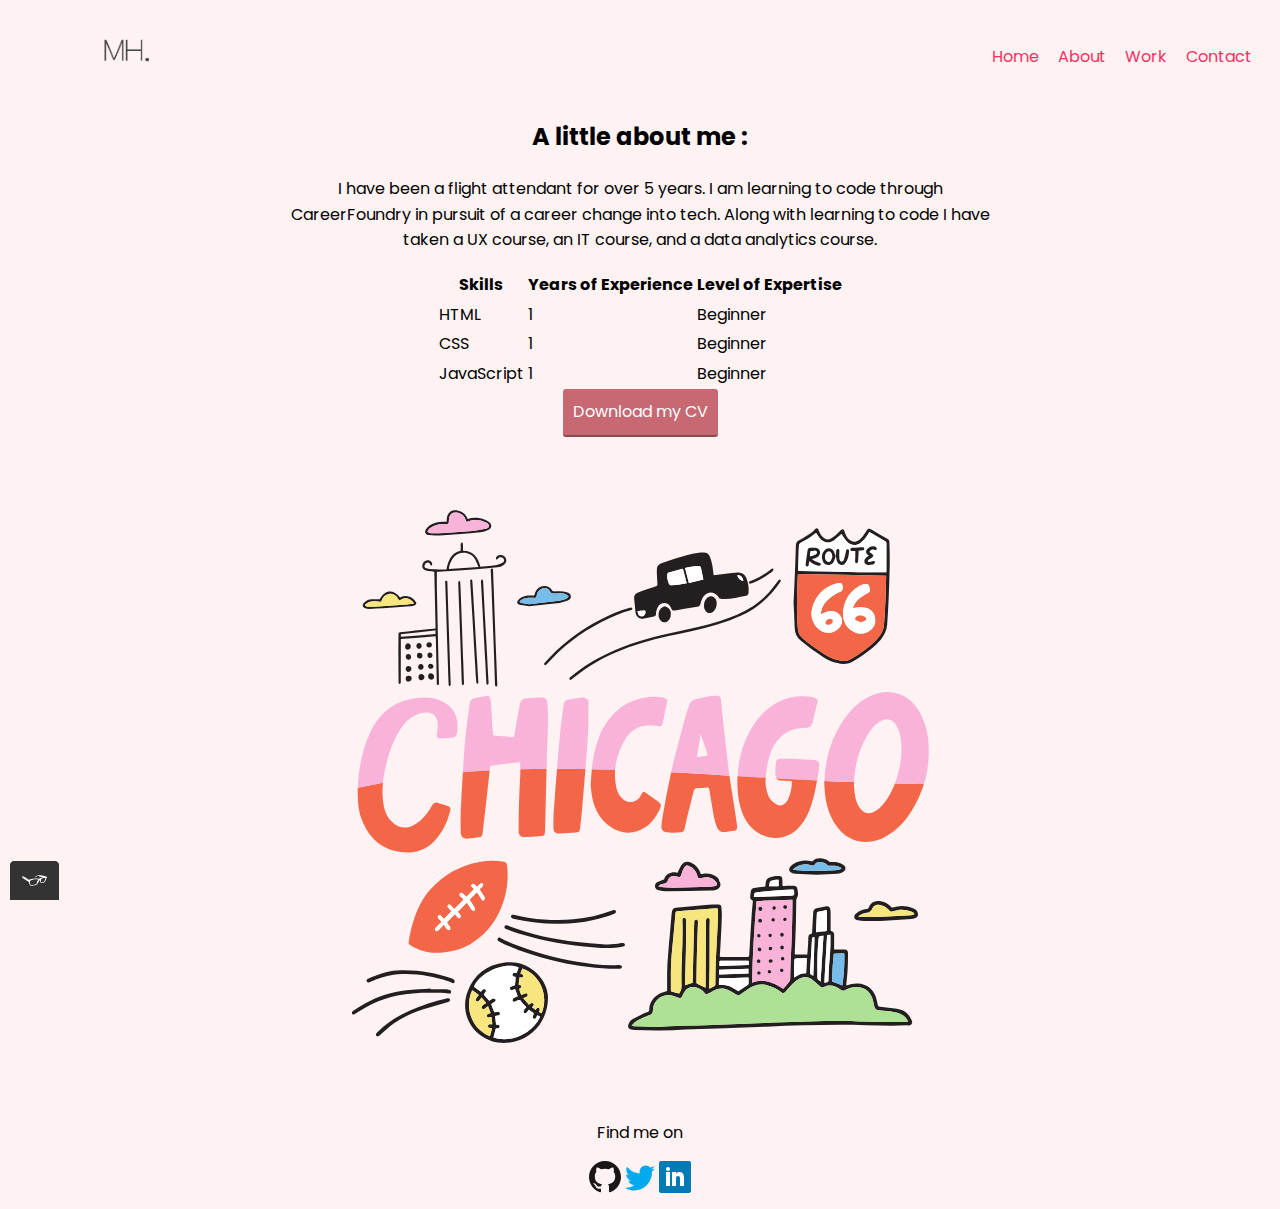
==== about.html @ b3d08989 "Initial commit" ====
<!DOCTYPE html>
<html lang="en">
  <head>
    <meta charset="UTF-8" />
    <meta http-equiv="X-UA-Compatible" content="IE=edge" />
    <meta name="viewport" content="width=device-width, initial-scale=1" />
    <title>About</title>
    <link rel="shortcut icon" href="img/icons8-star-32.png" />
    <a href="about.html"></a>
    <a href="contact.html"></a>
    <link rel="preconnect" href="https://fonts.googleapis.com" />
    <link rel="preconnect" href="https://fonts.gstatic.com" crossorigin />
    <link
      href="https://fonts.googleapis.com/css2?family=Lato:wght@100;400;700&family=Poppins:wght@100;400;700&display=swap"
      rel="stylesheet"
    />
    <link
      rel="stylesheet"
      type="text/css"
      href="https://necolas.github.io/normalize.css/8.0.1/normalize.css"
    />
    <link rel="stylesheet" type="text/css" href="css/style.production.css" />
  </head>
  <body>
    <header class="page-header">
      <img src="img/logo.png" alt="logo" class="page-header__item" />
      <nav class="main-navigation page-header__item">
        <ul role="menubar" class="navigation-list">
          <li role="presentation">
            <a href="index.html" role="menuitem" class="navigation-list__item"
              >Home</a
            >
          </li>
          <li role="presentation">
            <a
              href="about.html"
              role="menuitem"
              class="navigation-list__item navigation-list__item--active"
              >About</a
            >
          </li>
          <li role="presentation">
            <a href="work.html" role="menuitem" class="navigation-list__item"
              >Work</a
            >
          </li>
          <li role="presentation">
            <a href="contact.html" role="menuitem" class="navigation-list__item"
              >Contact</a
            >
          </li>
        </ul>
      </nav>
    </header>
    <div class="about-me__container">
      <h2 class="about-me">A little about me :</h2>
      <p class="about-me__item">
        I have been a flight attendant for over 5 years. I am learning to code
        through CareerFoundry in pursuit of a career change into tech. Along
        with learning to code I have taken a UX course, an IT course, and a data
        analytics course.
      </p>
    </div>
    <table>
      <thead>
        <tr>
          <th>Skills</th>
          <th>Years of Experience</th>
          <th>Level of Expertise</th>
        </tr>
      </thead>
      <tbody>
        <tr>
          <td>HTML</td>
          <td>1</td>
          <td>Beginner</td>
        </tr>
        <tr>
          <td>CSS</td>
          <td>1</td>
          <td>Beginner</td>
        </tr>
        <tr>
          <td>JavaScript</td>
          <td>1</td>
          <td>Beginner</td>
        </tr>
      </tbody>
    </table>
    <div class="button-cv">
      <a href="#" class="button" download>Download my CV</a>
    </div>
    <div class="chicago">
      <?xml version="1.0" encoding="UTF-8" standalone="no"?>
      <svg
        xmlns:dc="http://purl.org/dc/elements/1.1/"
        xmlns:cc="http://creativecommons.org/ns#"
        xmlns:rdf="http://www.w3.org/1999/02/22-rdf-syntax-ns#"
        xmlns:svg="http://www.w3.org/2000/svg"
        xmlns="http://www.w3.org/2000/svg"
        viewBox="0 0 666.66669 666.66669"
        height="666.66669"
        width="666.66669"
        xml:space="preserve"
        id="svg2"
        version="1.1"
      >
        <metadata id="metadata8">
          <rdf:RDF
            ><cc:Work rdf:about=""
              ><dc:format>image/svg+xml</dc:format
              ><dc:type
                rdf:resource="http://purl.org/dc/dcmitype/StillImage" /></cc:Work
          ></rdf:RDF>
        </metadata>
        <defs id="defs6" />
        <g transform="matrix(1.3333333,0,0,-1.3333333,0,666.66667)" id="g10">
          <g transform="scale(0.1)" id="g12">
            <path
              id="path14"
              style="
                fill: #fef2f2;
                fill-opacity: 1;
                fill-rule: nonzero;
                stroke: none;
              "
              d="M 5000,0 H 0 V 5000 H 5000 V 0"
            />
            <path
              id="path16"
              style="
                fill: #231f20;
                fill-opacity: 1;
                fill-rule: nonzero;
                stroke: none;
              "
              d="m 963.863,3547.92 c -3.511,0 -6.136,0.24 -8.718,-0.03 -42.809,-4.43 -85.633,-8.8 -128.422,-13.46 -36.625,-3.98 -73.254,-7.97 -109.805,-12.63 -15.027,-1.92 -14.926,-2.71 -11.484,-20.3 86.113,7.11 172.414,14.24 258.429,21.34 0,9.24 0,16.83 0,25.08 z m 322.667,476.66 c -9.3,21.08 -16.69,40.22 -25.96,58.39 -28.75,56.34 -123.96,67.82 -165.17,8.65 -14.61,-20.98 -24.51,-43.92 -29.61,-68.93 -0.74,-3.61 -0.44,-7.44 -0.71,-13.16 73.26,4.98 145.43,9.88 221.45,15.05 z M 974.07,3989.8 c 0,-40.78 -0.531,-79.97 0.118,-119.14 1.265,-76.53 3.175,-153.04 4.851,-229.57 3.024,-138.28 6.063,-276.57 9.109,-414.85 0.528,-24.09 1.165,-48.16 1.625,-72.25 0.125,-6.35 0.122,-13.68 -8.687,-13.55 -8.484,0.13 -7.32,7.42 -7.449,13.15 -2.367,109.15 -4.696,218.31 -7.129,327.46 -0.176,8.08 -1.059,16.14 -1.695,25.39 -86.93,-7.2 -172.993,-14.32 -259.911,-21.5 -0.359,-3.09 -1,-6.04 -1.007,-8.99 -0.2,-104.11 -0.344,-208.22 -0.5,-312.33 -0.004,-3.11 0.976,-6.77 -0.344,-9.16 -1.602,-2.91 -4.949,-6.13 -7.934,-6.58 -2.226,-0.33 -5.57,3.16 -7.465,5.67 -1.191,1.58 -0.8,4.49 -0.816,6.8 -0.609,79.65 -1.43,159.3 -1.66,238.95 -0.121,40.78 0.914,81.57 1.191,122.35 0.055,7.92 2.953,12.45 11.082,13.45 38.117,4.67 76.168,9.94 114.344,14.07 50.48,5.44 101.059,10.01 152.477,15.04 -3.176,142.73 -6.305,283.59 -9.45,425.24 -15.324,1.56 -29.933,2.68 -44.429,4.67 -7.637,1.04 -15.328,2.87 -22.536,5.57 -15.57,5.83 -24.332,18.88 -23.722,33.78 0.68,16.83 13.683,34.21 29.762,39.76 14.652,5.07 30.144,1.11 39.578,-11.59 3.406,-4.57 4.863,-11.17 5.433,-17.02 0.25,-2.53 -3.718,-7.35 -6.277,-7.73 -2.512,-0.37 -7.531,3.1 -8.195,5.71 -2.563,10.11 -8.766,16.24 -18.61,16.16 -10.519,-0.09 -17.789,-7.05 -22.312,-16.38 -5.914,-12.21 -2.36,-23.35 10.746,-26.91 15.609,-4.24 31.863,-7.7 47.961,-8.27 34.812,-1.22 69.701,-0.37 103.451,-0.37 13.43,66.41 35.13,122.48 107.04,139.56 0,13.88 -0.02,27.74 0,41.61 0,3.89 -0.98,8.25 0.44,11.54 1.69,3.9 5.49,6.89 8.37,10.27 2.76,-3.6 7.7,-7.08 7.9,-10.81 0.87,-16.58 0.38,-33.24 0.38,-51.52 81.93,-0.8 113.55,-53.05 130.96,-121.35 14.31,1.22 28.12,2.17 41.89,3.64 26.99,2.87 54.21,4.73 80.85,9.61 14.86,2.73 29.19,9.85 42.95,16.61 8.84,4.35 13.59,13.44 11.22,23.61 -2.72,11.62 -12.26,16.79 -23.12,18.52 -9.95,1.59 -17.7,-2.57 -23.8,-11.12 -2.51,-3.52 -8.01,-4.92 -12.16,-7.28 -0.48,5.51 -3.21,12.2 -1.05,16.33 7.34,14.06 20.68,20.01 36,18.89 18.33,-1.35 33.3,-10.12 39.39,-28.1 5.12,-15.08 0.6,-29.36 -11.34,-40.3 -15.45,-14.16 -34.51,-21.63 -54.77,-23.76 -60.97,-6.39 -122.04,-11.79 -183.12,-17.09 -34.8,-3.01 -69.67,-5.38 -104.53,-7.49 -41.47,-2.5 -82.97,-4.44 -124.46,-6.57 -13.91,-0.71 -27.835,-1.25 -40.64,-1.83"
            />
            <path
              id="path18"
              style="
                fill: #231f20;
                fill-opacity: 1;
                fill-rule: nonzero;
                stroke: none;
              "
              d="m 2268.79,1011.27 c -143.38,4.42 -284.19,27.44 -423.31,61.86 -124.99,30.93 -246.85,71.09 -364.83,122.73 -14.88,6.51 -29.11,14.64 -43.25,22.7 -7.48,4.26 -11.26,11.38 -6.43,19.75 4.83,8.37 12.53,8.48 20.24,4.18 63.41,-35.37 131.74,-58.95 199.95,-82.5 163.53,-56.45 331.18,-95.17 503.36,-113.52 59.54,-6.35 119.13,-11.68 179.12,-6.8 4.98,0.41 10.13,0.03 15.08,-0.76 8.1,-1.31 14.04,-5.41 13.27,-14.66 -0.75,-8.97 -6.79,-12.85 -15.13,-12.91 -26.02,-0.2 -52.05,-0.07 -78.07,-0.07"
            />
            <path
              id="path20"
              style="
                fill: #231f20;
                fill-opacity: 1;
                fill-rule: nonzero;
                stroke: none;
              "
              d="m 2204.29,1167.32 c -165.6,9.83 -352.79,34.17 -535.85,85.56 -59.02,16.56 -118.8,30.59 -174.68,56.86 -10.73,5.05 -15.19,10.69 -12.16,18.83 3.07,8.26 12.6,11.76 22.61,7.8 168.34,-66.63 344.05,-102.5 523,-124.04 62.82,-7.56 126,-12.64 189.14,-17.04 46.98,-3.27 93.98,-1.28 140.25,9.33 4.46,1.02 9.29,1.2 13.87,0.81 7.86,-0.68 13.27,-5.05 13.77,-13.21 0.53,-8.42 -4.73,-12.54 -12.53,-14.15 -47.43,-9.78 -95.37,-12.97 -167.42,-10.75"
            />
            <path
              id="path22"
              style="
                fill: #231f20;
                fill-opacity: 1;
                fill-rule: nonzero;
                stroke: none;
              "
              d="m 1868.93,1350.01 c -103.39,0.31 -208.9,12.62 -313.2,35.54 -5.65,1.24 -11.36,2.85 -16.58,5.27 -7.66,3.55 -11.18,9.98 -7.91,18.2 3.09,7.81 9.76,9.14 17.43,7.63 39.97,-7.91 79.71,-17.44 119.98,-23.27 109.15,-15.81 218.96,-20.97 328.92,-11.21 101.78,9.02 200.74,31.68 296.32,68.33 11.61,4.44 20.05,2.11 22.64,-6.48 3.2,-10.57 -3.31,-15.88 -11.92,-19.49 -50.67,-21.28 -103.79,-34.29 -157.11,-46.82 -90.52,-21.29 -182.25,-30.26 -278.57,-27.7"
            />
            <path
              id="path24"
              style="
                fill: #231f20;
                fill-opacity: 1;
                fill-rule: nonzero;
                stroke: none;
              "
              d="m 926.934,857.852 c 38.437,0 76.886,0.277 115.316,-0.2 9.17,-0.121 18.55,-2.011 27.39,-4.582 8.71,-2.539 14.24,-9.168 10.86,-18.718 -3.13,-8.852 -10.48,-9.133 -19.24,-8.051 -19.97,2.449 -40.14,4.929 -60.21,4.781 -69.859,-0.473 -139.987,1.387 -209.523,-3.961 C 651.211,816.34 519.848,775.469 401.133,697.898 c -12.664,-8.269 -25.699,-16 -38.317,-24.347 -10.289,-6.801 -18.753,-7.18 -23.761,-0.309 -5.188,7.117 -2.707,16.977 7.746,23.547 29.25,18.363 58.558,36.672 88.488,53.883 96.637,55.617 201.547,86.699 311.57,99.84 59.629,7.117 119.871,9.09 179.836,13.379 0.082,-2.02 0.16,-4.032 0.239,-6.039"
            />
            <path
              id="path26"
              style="
                fill: #231f20;
                fill-opacity: 1;
                fill-rule: nonzero;
                stroke: none;
              "
              d="m 715.563,1000.46 c 138.023,1.72 253.125,-21.819 365.797,-59.319 6.88,-2.289 13.7,-5.711 19.53,-9.993 7.78,-5.718 9.45,-16.699 4.08,-22.668 -6.89,-7.66 -13.73,-5.25 -21.62,-0.199 -7.35,4.711 -15.91,7.867 -24.31,10.559 -113.188,36.09 -228.497,57.75 -348.048,53.199 -69.105,-2.629 -135.301,-16.898 -199.121,-43.078 -14.703,-6.039 -29.504,-11.859 -44.191,-17.93 -7.891,-3.261 -14.953,-2.41 -19.149,5.301 -4.199,7.699 -1.054,14.27 5.918,18.996 2.231,1.524 4.637,2.852 7.117,3.934 86.985,37.738 176.52,64.188 253.997,61.198"
            />
            <path
              id="path28"
              style="
                fill: #231f20;
                fill-opacity: 1;
                fill-rule: nonzero;
                stroke: none;
              "
              d="m 1073.4,780.461 c -0.66,-12.891 -6.94,-15.813 -14.57,-18.039 C 994.844,743.738 930.332,726.621 867.102,705.641 790.297,680.16 716.09,647.672 650.055,600.25 613.316,573.879 580.309,542.309 545.652,513.051 c -2.066,-1.75 -3.636,-5.211 -5.781,-5.52 -5.961,-0.89 -13.328,-2.722 -17.898,-0.172 -6.946,3.879 -6.641,11.961 -2.067,18.45 3.324,4.722 7.551,8.851 11.637,12.98 70.414,71.09 153.305,123.492 245.039,162.27 87.348,36.941 177.195,66.382 269.698,87.531 4.85,1.109 10.57,2.781 14.77,1.199 5.29,-1.969 9.44,-7.008 12.35,-9.328"
            />
            <path
              id="path30"
              style="
                fill: #231f20;
                fill-opacity: 1;
                fill-rule: nonzero;
                stroke: none;
              "
              d="m 1422.73,3253.54 c 1.47,-37.23 2.89,-74.47 4.46,-111.7 0.27,-6.34 -0.09,-12.41 -7.99,-12.7 -7.78,-0.28 -8.91,5.52 -9.12,12 -2.4,74.89 -4.81,149.78 -7.45,224.66 -2.98,84.18 -6.19,168.36 -9.32,252.53 -3.09,83.02 -6.09,166.03 -9.34,249.03 -1.72,43.83 -3.9,87.64 -5.83,131.46 -0.27,6.36 -0.48,13.47 8.08,14.16 8.4,0.68 8.83,-6.8 9.08,-12.28 1.43,-32.18 2.33,-64.4 3.5,-96.59 3.01,-82.24 6.14,-164.48 9.08,-246.72 2.53,-70.61 4.71,-141.23 7.34,-211.83 2.39,-64.01 5.17,-128.01 7.77,-192.01 -0.08,0 -0.17,0 -0.26,-0.01"
            />
            <path
              id="path32"
              style="
                fill: #231f20;
                fill-opacity: 1;
                fill-rule: nonzero;
                stroke: none;
              "
              d="m 1361.35,3166.96 c 0,-5.82 0.77,-11.79 -0.31,-17.41 -0.57,-2.98 -3.94,-6.63 -6.81,-7.51 -1.8,-0.56 -5.6,3.02 -7.4,5.54 -1.43,1.99 -1.49,5.17 -1.63,7.85 -2.64,51.55 -5.06,103.11 -7.83,154.65 -2.72,50.75 -5.95,101.48 -8.63,152.24 -4.28,80.99 -8.13,162 -12.46,242.98 -3.48,65.1 -7.42,130.16 -11.07,195.25 -0.42,7.36 -1.06,14.86 -0.08,22.08 0.5,3.67 4.37,6.89 6.72,10.31 2.98,-3.45 8.15,-6.66 8.55,-10.38 1.81,-16.95 2.34,-34.05 3.21,-51.1 3.36,-66.28 6.5,-132.58 10.06,-198.85 4.34,-80.59 9.16,-161.15 13.5,-241.75 4.21,-78.28 8.03,-156.58 12.11,-234.87 0.51,-9.69 1.59,-19.34 2.41,-29.01 -0.11,-0.01 -0.23,-0.01 -0.34,-0.02"
            />
            <path
              id="path34"
              style="
                fill: #231f20;
                fill-opacity: 1;
                fill-rule: nonzero;
                stroke: none;
              "
              d="m 1057.99,3261.9 c -3.13,90.39 -6.38,180.77 -9.34,271.17 -1.98,60.52 -3.39,121.06 -5.35,181.58 -2.05,63.24 -4.58,126.46 -6.5,189.71 -0.2,6.46 -3.97,17.3 7.38,17.44 11.59,0.15 8.68,-10.79 8.91,-17.93 2.66,-83.03 5.01,-166.07 7.65,-249.1 3,-94.28 6.21,-188.55 9.34,-282.83 2.32,-69.83 4.65,-139.66 7.04,-209.5 0.24,-6.97 2.15,-14.11 1.1,-20.83 -0.66,-4.22 -5.39,-7.8 -8.29,-11.66 -2.62,3.63 -7.34,7.16 -7.53,10.92 -2.01,40.32 -3.32,80.67 -4.82,121.01 0.14,0.01 0.28,0.01 0.41,0.02"
            />
            <path
              id="path36"
              style="
                fill: #231f20;
                fill-opacity: 1;
                fill-rule: nonzero;
                stroke: none;
              "
              d="m 1221.46,3922.49 c 3.32,3.76 6.65,7.53 9.97,11.29 2.94,-3.71 8.2,-7.28 8.46,-11.17 5.72,-87.53 10.99,-175.09 16.13,-262.65 5.02,-85.65 9.66,-171.32 14.72,-256.97 4.8,-81.35 10.03,-162.68 14.54,-244.05 0.22,-3.95 -4.69,-8.19 -7.21,-12.29 -2.83,3.79 -7.8,7.41 -8.14,11.42 -2.66,30.93 -4.56,61.93 -6.45,92.93 -3.31,54.23 -6.51,108.47 -9.62,162.72 -4.11,71.69 -7.92,143.38 -12.17,215.05 -4.23,71.28 -8.9,142.53 -13.26,213.81 -1.59,25.95 -2.83,51.92 -4.23,77.88 -0.91,0.68 -1.83,1.36 -2.74,2.03"
            />
            <path
              id="path38"
              style="
                fill: #231f20;
                fill-opacity: 1;
                fill-rule: nonzero;
                stroke: none;
              "
              d="m 1172.43,3299.06 c 1.61,-47.73 3.24,-95.47 4.83,-143.21 0.1,-3.1 0.78,-6.56 -0.32,-9.22 -1.28,-3.08 -4.11,-7.45 -6.51,-7.6 -2.61,-0.18 -7.42,3.46 -7.92,6.07 -1.59,8.32 -1.91,16.93 -2.2,25.45 -3.23,94.69 -6.26,189.39 -9.56,284.08 -2.94,84.6 -6.1,169.19 -9.27,253.78 -2.51,66.74 -5.32,133.46 -7.45,200.21 -0.14,4.17 4.45,8.49 6.84,12.74 2.97,-3.71 8.3,-7.26 8.53,-11.14 2.02,-32.93 3.24,-65.93 4.46,-98.92 3.07,-83.43 6.09,-166.86 9,-250.3 2.56,-73.35 4.9,-146.7 7.49,-220.05 0.49,-13.97 1.66,-27.91 2.52,-41.86 -0.15,-0.01 -0.3,-0.02 -0.44,-0.03"
            />
            <path
              id="path40"
              style="
                fill: #231f20;
                fill-opacity: 1;
                fill-rule: nonzero;
                stroke: none;
              "
              d="m 908.215,3204.82 c -0.086,12.92 8.465,22.57 19.848,22.42 11.96,-0.17 24.988,-12.04 25.222,-23 0.32,-14.6 -8.68,-24.67 -21.914,-24.52 -13.543,0.15 -23.066,10.48 -23.156,25.1"
            />
            <path
              id="path42"
              style="
                fill: #231f20;
                fill-opacity: 1;
                fill-rule: nonzero;
                stroke: none;
              "
              d="m 735.523,3426.87 c -0.085,13.15 10.45,26.31 21.27,26.56 11.582,0.26 22.109,-11.06 22.059,-23.75 -0.047,-14.13 -9.59,-25.2 -21.911,-25.43 -12.074,-0.22 -21.339,9.56 -21.418,22.62"
            />
            <path
              id="path44"
              style="
                fill: #231f20;
                fill-opacity: 1;
                fill-rule: nonzero;
                stroke: none;
              "
              d="m 835.785,3199.56 c 0.172,13.18 9.125,22.84 21.031,22.66 12.758,-0.18 24.09,-10.38 24.223,-21.8 0.156,-13.21 -11.754,-24.51 -25.648,-24.34 -12.485,0.15 -19.789,8.9 -19.606,23.48"
            />
            <path
              id="path46"
              style="
                fill: #231f20;
                fill-opacity: 1;
                fill-rule: nonzero;
                stroke: none;
              "
              d="m 763.293,3209.79 c 13.484,0.43 21.082,-5.67 21.543,-17.3 0.602,-15.19 -9.023,-26.68 -22.773,-27.2 -12.336,-0.46 -21.473,8.81 -21.797,22.12 -0.379,15.26 6.394,21.84 23.027,22.38"
            />
            <path
              id="path48"
              style="
                fill: #231f20;
                fill-opacity: 1;
                fill-rule: nonzero;
                stroke: none;
              "
              d="m 760.922,3238.39 c -12.199,-0.02 -20.508,8.65 -20.652,21.57 -0.149,13.28 7.718,21.66 20.289,21.58 13.699,-0.08 22.222,-7.66 22.324,-19.85 0.109,-13.67 -8.938,-23.27 -21.961,-23.3"
            />
            <path
              id="path50"
              style="
                fill: #231f20;
                fill-opacity: 1;
                fill-rule: nonzero;
                stroke: none;
              "
              d="m 824.395,3359.48 c -0.196,13.63 6.597,21.76 18.394,22.02 14.074,0.31 23.34,-8.15 23.535,-21.49 0.168,-11.56 -8.648,-20.81 -20.254,-21.24 -12.14,-0.45 -21.5,8.49 -21.675,20.71"
            />
            <path
              id="path52"
              style="
                fill: #231f20;
                fill-opacity: 1;
                fill-rule: nonzero;
                stroke: none;
              "
              d="m 740.465,3351.17 c -0.211,12.93 7.469,21.96 18.723,22.03 13.484,0.07 21.464,-7.99 21.609,-21.83 0.137,-13.31 -6.973,-21.83 -18.477,-22.14 -12.422,-0.34 -21.652,8.92 -21.855,21.94"
            />
            <path
              id="path54"
              style="
                fill: #231f20;
                fill-opacity: 1;
                fill-rule: nonzero;
                stroke: none;
              "
              d="m 874.258,3274.67 c -0.188,-12.65 -8.297,-20.71 -20.367,-20.25 -11.95,0.47 -20.317,9.13 -20.278,21 0.043,11.97 8.903,21.87 19.535,21.85 12.59,-0.03 21.305,-9.36 21.11,-22.6"
            />
            <path
              id="path56"
              style="
                fill: #231f20;
                fill-opacity: 1;
                fill-rule: nonzero;
                stroke: none;
              "
              d="m 917.184,3460.83 c 12.519,-0.42 19.824,-7.66 19.664,-19.48 -0.176,-12.95 -8.59,-21.27 -21.258,-21.02 -12.461,0.25 -20.723,8.73 -20.11,20.67 0.704,13.74 7.875,20.29 21.704,19.83"
            />
            <path
              id="path58"
              style="
                fill: #231f20;
                fill-opacity: 1;
                fill-rule: nonzero;
                stroke: none;
              "
              d="m 860.195,3433.53 c -0.09,-12.57 -8.91,-22.57 -19.984,-22.64 -10.754,-0.08 -20.172,9.78 -20.215,21.17 -0.051,11.62 8.969,22.49 18.867,22.72 11.508,0.26 21.41,-9.6 21.332,-21.25"
            />
            <path
              id="path60"
              style="
                fill: #231f20;
                fill-opacity: 1;
                fill-rule: nonzero;
                stroke: none;
              "
              d="m 903.52,3363.99 c 0.031,12.41 6.07,20.28 15.757,20.53 12.719,0.33 22.067,-8.96 22.067,-21.94 0.004,-11.74 -7.145,-19.21 -18.449,-19.27 -12.805,-0.07 -19.403,6.97 -19.375,20.68"
            />
            <path
              id="path62"
              style="
                fill: #231f20;
                fill-opacity: 1;
                fill-rule: nonzero;
                stroke: none;
              "
              d="m 929.473,3261.09 c -12.278,0.05 -21.192,8.47 -21.075,19.92 0.11,10.93 6.918,19.02 16.098,19.14 13.336,0.17 24.043,-8.79 24.082,-20.15 0.035,-11.06 -7.933,-18.95 -19.105,-18.91"
            />
            <path
              id="path64"
              style="
                fill: #f36648;
                fill-opacity: 1;
                fill-rule: nonzero;
                stroke: none;
              "
              d="m 4409.44,2401.58 c -4.93,-12.94 -10.12,-25.83 -15.69,-38.66 -22.23,-51.26 -50.07,-99.48 -90.98,-138.32 -15.54,-14.75 -33.63,-28.02 -52.75,-37.56 -39.18,-19.56 -75.49,-9.05 -101.69,26.18 -23.13,31.11 -33.8,67.2 -39.36,104.72 -4.14,27.98 -5.55,56.37 -7.35,75.68 0.21,6.12 0.53,12.15 0.83,18.2 -73.91,2.46 -147.93,5.44 -222.04,8.79 -0.3,-7.28 -0.65,-14.54 -0.82,-21.88 1.79,-22.57 3.05,-55.24 7.19,-87.55 10.3,-80.34 33.87,-156.28 80.62,-223.49 40.32,-57.99 92.47,-100.5 162.31,-117.71 76.26,-18.8 147.25,-2.19 214.14,35.45 80.88,45.52 142.09,111.64 190.51,189.57 40.99,65.99 72.17,134.47 93.72,205.33 -72.68,-1.96 -145.82,-0.9 -218.64,1.25"
            />
            <path
              id="path66"
              style="
                fill: #f9b2d8;
                fill-opacity: 1;
                fill-rule: nonzero;
                stroke: none;
              "
              d="m 4206.77,2770.29 c 20.91,33.94 45.79,64.79 78.81,87.98 8.83,6.21 18.38,11.77 28.31,16 38.11,16.25 71.96,7.31 97.33,-25.51 25.24,-32.66 36.48,-71.04 41.94,-110.99 15.97,-116.79 -2.6,-228.38 -43.72,-336.19 72.82,-2.15 145.96,-3.21 218.64,-1.25 30.27,99.62 41.34,203.95 32.54,312.91 -6.3,77.8 -25.93,152.32 -65.26,220.52 -34.17,59.29 -79.11,107.74 -143.65,134.47 -76.63,31.74 -152.14,24.15 -225.76,-10.23 -79.53,-37.14 -140.99,-95.91 -191.37,-166.44 -98.97,-138.56 -146.87,-293.8 -154.17,-470.95 74.11,-3.35 148.13,-6.33 222.04,-8.79 6.74,132.86 37.96,250.73 104.32,358.47"
            />
            <path
              id="path68"
              style="
                fill: #f36648;
                fill-opacity: 1;
                fill-rule: nonzero;
                stroke: none;
              "
              d="m 1599.65,2471.22 c -8.44,-143.96 -13.26,-288.01 -12.33,-432.23 0.14,-20.26 16.29,-40.07 36.35,-39.5 46.9,1.36 93.76,4.62 140.58,7.97 11.74,0.84 18.42,9.42 19.49,21.33 0.97,10.83 1.79,21.7 2.05,32.56 3.68,149.9 7.25,299.79 10.84,449.69 -65.64,-0.46 -131.22,-1.56 -196.74,-3.35 0.35,-12.19 0.47,-24.35 -0.24,-36.47"
            />
            <path
              id="path70"
              style="
                fill: #f9b2d8;
                fill-opacity: 1;
                fill-rule: nonzero;
                stroke: none;
              "
              d="m 1798.64,2514.69 c 0,31.47 -0.84,62.96 0.15,94.4 3.53,111.83 11.8,223.55 7.85,335.54 -0.71,20.16 -1.99,40.37 -4.35,60.39 -3.81,32.21 -13.33,42.53 -45.58,42.09 -39.08,-0.54 -78.17,-4.22 -117.14,-7.82 -23.25,-2.15 -37.19,-17.11 -42,-39.32 -6.49,-29.96 -12.01,-60.13 -17.26,-90.33 -8.78,-50.49 -16.91,-101.1 -25.76,-151.58 -0.58,-3.3 -5.17,-8.6 -7.65,-8.46 -45.7,2.53 -91.37,5.69 -137.04,8.86 -9.08,0.64 -13.8,5.91 -14.65,15.03 -1.83,19.72 -4.56,39.37 -5.71,59.12 -3.44,59.35 -5.99,118.74 -9.66,178.07 -0.67,10.99 -3.63,22.28 -7.86,32.46 -4.39,10.59 -12.98,17.33 -25.98,14.98 -28.59,-5.18 -57.28,-9.83 -85.8,-15.39 -23.32,-4.55 -36.24,-19.22 -39.44,-42.91 -9.12,-67.72 -19.84,-135.26 -27.4,-203.15 -7.52,-67.55 -13.13,-135.36 -17.52,-203.18 -2.34,-36.25 -4.62,-72.5 -6.86,-108.76 66.87,5.45 133.85,9.93 200.91,13.59 0.74,7.03 1.52,14.06 2.25,21.09 1.19,11.53 6.25,16.23 17.08,17.51 65.16,7.7 130.31,15.44 195.39,23.69 10.95,1.39 13.81,-3.49 13.98,-12.57 0.25,-13.44 0.92,-26.91 1.3,-40.35 65.52,1.79 131.1,2.89 196.74,3.35 0.04,1.22 0.06,2.43 0.09,3.65 0.64,0 1.28,0 1.92,0"
            />
            <path
              id="path72"
              style="
                fill: #f36648;
                fill-opacity: 1;
                fill-rule: nonzero;
                stroke: none;
              "
              d="m 1153.47,2204.89 c -2.66,-56.21 -1.79,-112.66 -0.25,-168.95 1,-36.47 19.91,-51.16 56.65,-47.7 24.73,2.34 49.3,6.33 73.96,9.47 25.01,3.19 30.07,6.39 33.05,30.8 10.68,87.5 20.53,175.1 30.4,262.7 7.78,69.01 15.36,138.05 22.61,207.11 -67.06,-3.66 -134.04,-8.14 -200.91,-13.59 -5.75,-93.26 -11.08,-186.53 -15.51,-279.84"
            />
            <path
              id="path74"
              style="
                fill: #f9b2d8;
                fill-opacity: 1;
                fill-rule: nonzero;
                stroke: none;
              "
              d="m 3473.84,2622.96 c 13.73,41.7 33.77,80.22 64.31,112.35 39.88,41.94 86.18,72.32 145.53,78.19 24.36,2.41 48.73,4.61 73.06,7.23 13.03,1.41 22.22,8.8 27.87,20.41 3.21,6.61 6.74,13.33 8.42,20.4 12.08,50.97 23.77,102.04 35.45,153.11 2.41,10.51 0.43,19.29 -10.8,23.9 -8.88,3.66 -17.29,9.68 -26.47,11.17 -90.69,14.71 -178.17,5.19 -260.16,-38.47 -94.42,-50.28 -161.71,-126.98 -211.31,-220.4 -55.59,-104.7 -83.99,-216.71 -90.37,-334.4 70.39,-4.24 140.74,-8.47 211.03,-12.58 4.22,60.9 14.25,120.85 33.44,179.09"
            />
            <path
              id="path76"
              style="
                fill: #f9b2d8;
                fill-opacity: 1;
                fill-rule: nonzero;
                stroke: none;
              "
              d="m 3842.09,2543.42 c 1.12,17.6 -7.26,26.34 -24.23,30.63 -4.51,1.14 -9.11,2.29 -13.72,2.61 -49.21,3.35 -98.42,6.54 -146.84,9.72 -37.04,0 -73.17,0.25 -109.3,-0.11 -17.82,-0.17 -25.36,-6.64 -28.94,-24.14 -6.87,-33.77 -7.8,-67.96 -4.73,-102.13 0.78,-8.73 2.69,-15.51 5.9,-20.75 101.94,-5.81 203.73,-11.28 305.37,-16.12 2.51,13.9 4.98,27.81 7.43,41.71 4.58,25.93 7.38,52.29 9.06,78.58"
            />
            <path
              id="path78"
              style="
                fill: #f36648;
                fill-opacity: 1;
                fill-rule: nonzero;
                stroke: none;
              "
              d="m 3551.04,2424.52 c 24.78,-1.85 49.64,-2.98 74.49,-3.65 9.09,-0.25 11.97,-3.22 11.66,-12.34 -1.39,-40.81 -9.05,-80.24 -25.29,-117.73 -4.43,-10.24 -10.2,-20.16 -16.76,-29.2 -19.18,-26.4 -47.49,-32.5 -75.8,-16.26 -30.69,17.62 -53.42,42.24 -64.44,76.61 -10.49,32.79 -17.42,66.15 -15.78,100.76 0.33,7.07 0.79,14.12 1.28,21.16 -70.29,4.11 -140.64,8.34 -211.03,12.58 -0.16,-2.81 -0.36,-5.59 -0.48,-8.39 -3.52,-77.68 1.79,-154.8 23.71,-229.7 22.27,-76.18 61.06,-141.41 130.06,-185.62 105.78,-67.76 231.38,-49.8 313.21,45.06 40.59,47.07 66.64,101.63 85.91,160.03 19.98,60.56 32.52,122.8 43.82,185.3 -101.64,4.84 -203.43,10.31 -305.37,16.12 5.65,-9.19 15.4,-13.57 30.81,-14.73"
            />
            <path
              id="path80"
              style="
                fill: #f36648;
                fill-opacity: 1;
                fill-rule: nonzero;
                stroke: none;
              "
              d="m 380.09,2353.1 c 0.453,-84.44 4.68,-154.66 29.988,-220.74 54.75,-142.91 153.336,-233.77 310.981,-247.16 84.289,-7.17 160.929,16.82 223.535,74.37 70.366,64.68 107.326,149.07 130.256,240.21 3.77,14.98 -0.48,24.64 -14.93,30.12 -26.78,10.16 -54.08,19.19 -81.654,26.92 -15.567,4.36 -30.985,-5.22 -39.336,-19.36 -10.453,-17.71 -20.602,-35.76 -32.785,-52.25 -31.731,-42.97 -68.532,-80.52 -118.84,-101.97 -45.297,-19.3 -88.707,-16.38 -129.219,12.65 -35.875,25.71 -60.707,59.65 -73.645,102.03 -12.699,41.62 -16.769,84.48 -17.894,127.7 -0.719,27.53 0.566,54.78 3.144,81.83 -63.093,-11.42 -126.062,-23.96 -188.894,-37.68 -0.25,-5.57 -0.52,-11.15 -0.707,-16.67"
            />
            <path
              id="path82"
              style="
                fill: #f9b2d8;
                fill-opacity: 1;
                fill-rule: nonzero;
                stroke: none;
              "
              d="m 701.152,2809.93 c 27.731,42.06 60.852,78.63 107.317,100.93 34.558,16.59 69.976,27.62 109.094,20.3 30.73,-5.76 49.742,-23.6 58.261,-53.32 6.774,-23.64 6.071,-47.69 3.629,-71.73 -1.488,-14.65 -4.867,-29.14 -5.957,-43.8 -1.031,-13.89 9.215,-25.21 20.914,-24.27 34.46,2.75 68.88,5.92 103.31,8.84 12.37,1.05 20.27,7.46 23.08,19.46 2.47,10.57 4.79,21.22 6.3,31.96 14.9,105.54 -37.93,193.18 -138.022,228.68 -57.363,20.35 -116.305,22.1 -176.008,13.85 -66.297,-9.15 -128.629,-29.23 -184.308,-67.27 -71.328,-48.73 -121.414,-115.02 -156.953,-192.8 -61.536,-134.66 -85.028,-277.27 -91.012,-410.99 62.832,13.72 125.801,26.26 188.894,37.68 5.719,60.05 18.5,119.08 34.844,177.69 22.137,79.4 51.035,155.66 96.617,224.79"
            />
            <path
              id="path84"
              style="
                fill: #f36648;
                fill-opacity: 1;
                fill-rule: nonzero;
                stroke: none;
              "
              d="m 2667.38,2155.39 c -4.13,-24.07 -7.74,-48.4 -9.1,-72.74 -1.6,-28.65 10.57,-42.74 38.77,-47.19 16.04,-2.54 32.43,-2.83 45.15,-3.85 23.01,1.49 42.42,2.48 61.77,4.06 17.5,1.42 22.93,6.31 26.93,23.47 10.03,43.1 19.51,86.33 29.97,129.33 12.46,51.28 25.87,102.33 38.52,153.57 3.39,13.71 10.61,21.66 25.3,22.75 25.15,1.85 50.31,3.94 75.38,6.74 10.69,1.2 15.51,-2.28 17.2,-12.86 7.34,-45.99 15.35,-91.87 22.69,-137.87 7.46,-46.79 14.66,-93.64 31.09,-138.37 13.45,-36.59 31.33,-47.88 70.27,-44.13 20.87,2 41.64,5.06 62.39,8.07 15.11,2.18 20.3,7.63 21.84,22.53 0.59,5.74 0.55,11.71 -0.27,17.41 -7.48,51.88 -14.93,103.77 -22.89,155.57 -11.19,72.79 -24.06,145.36 -34.32,218.26 -145.48,8.75 -291.11,17.4 -436.76,25.05 -24.26,-109.32 -44.99,-219.39 -63.93,-329.8"
            />
            <path
              id="path86"
              style="
                fill: #f9b2d8;
                fill-opacity: 1;
                fill-rule: nonzero;
                stroke: none;
              "
              d="m 2994.78,2608.99 c -19.19,-2.74 -38.32,-6.04 -57.41,-9.41 -9.99,-1.77 -13.65,1.68 -11.86,11.81 7.67,43.54 15.12,87.12 22.7,130.68 1.5,8.6 3.25,17.16 5.42,28.64 13.66,-39.67 26.4,-76.1 38.66,-112.7 4.06,-12.1 6.95,-24.59 10.22,-36.94 1.77,-6.67 0.34,-10.93 -7.73,-12.08 z m 117.73,335.37 c -2.89,26.23 -3.23,52.76 -6.72,78.89 -4.03,30.29 -15.16,38.47 -45.5,36.25 -49.75,-3.64 -98.09,-14.66 -146.29,-27.22 -23.43,-6.12 -38.63,-18.74 -46.56,-40.88 -8.76,-24.47 -18.63,-48.68 -25.42,-73.7 -27.02,-99.62 -53.86,-199.3 -79.21,-299.35 -11.21,-44.24 -21.62,-88.65 -31.5,-133.16 145.65,-7.65 291.28,-16.3 436.76,-25.05 -1.92,13.58 -3.92,27.15 -5.61,40.76 -18.33,147.62 -33.66,295.6 -49.95,443.46"
            />
            <path
              id="path88"
              style="
                fill: #f36648;
                fill-opacity: 1;
                fill-rule: nonzero;
                stroke: none;
              "
              d="m 2127.64,2388.62 c 2.89,-22.97 5.01,-60.79 12.76,-97.43 18.38,-86.85 60.41,-160.05 133.25,-213.34 79.26,-58 181.84,-60.49 263,-5.69 49.09,33.14 80.86,80.96 107.25,132.66 16.34,32.03 14.76,41.57 -13.48,63.52 -25.72,20 -53,38.01 -79.63,56.84 -27.08,19.15 -32.35,17.71 -46.28,-12.41 -24.09,-52.14 -87.39,-67.37 -131.9,-31.24 -28.56,23.2 -45.48,54.11 -52.76,89.64 -9.26,45.21 -12.05,89.33 -9.03,132.43 -58.17,1.92 -116.31,3.5 -174.44,4.75 -4.04,-38.51 -6.74,-78.28 -8.74,-119.73"
            />
            <path
              id="path90"
              style="
                fill: #f9b2d8;
                fill-opacity: 1;
                fill-rule: nonzero;
                stroke: none;
              "
              d="m 2518.87,2831.53 c 35.19,8.76 71.09,6.83 106.54,1.03 30.75,-5.03 36.53,-3.37 43.98,31.06 10.42,48.18 19.93,96.55 30.57,144.68 5.06,22.84 3.21,27.57 -19.1,34.9 -3.3,1.08 -6.71,1.96 -10.14,2.56 -39.34,6.92 -78.83,7.31 -118.37,2.03 -86.92,-11.59 -164.64,-43.85 -230,-103.37 -62.77,-57.15 -106.71,-126.95 -135.89,-206.15 -27.01,-73.27 -41.56,-148.75 -50.08,-229.92 58.13,-1.25 116.27,-2.83 174.44,-4.75 5.49,78.34 30.48,153.27 72.67,224.79 30.75,52.12 75.68,88.3 135.38,103.14"
            />
            <path
              id="path92"
              style="
                fill: #f36648;
                fill-opacity: 1;
                fill-rule: nonzero;
                stroke: none;
              "
              d="m 1850.05,2179.31 c -2.59,-38.3 -2.05,-76.89 -1.55,-115.33 0.3,-23.45 11.73,-34.44 34.87,-37.44 4.61,-0.59 9.33,-0.95 13.95,-0.68 39.93,2.3 79.89,4.34 119.76,7.4 20.22,1.55 27.4,8.37 30.13,28.99 5.15,38.86 10.03,77.82 13.41,116.87 9.52,110.03 18.75,220.09 27.52,330.17 -71.05,1.28 -142.05,1.98 -212.99,2 -8.95,-110.62 -17.59,-221.26 -25.1,-331.98"
            />
            <path
              id="path94"
              style="
                fill: #f9b2d8;
                fill-opacity: 1;
                fill-rule: nonzero;
                stroke: none;
              "
              d="m 2110.93,2824 c 0,79.19 0.13,132.81 -0.06,186.42 -0.07,21.29 -1.08,22.19 -21.06,28.65 -1.06,0.34 -1.88,1.47 -2.93,1.74 -7.58,1.96 -15.5,6.19 -22.75,5.27 -35.4,-4.49 -70.72,-9.84 -105.88,-15.95 -20.72,-3.59 -29.72,-13.55 -32.64,-35.42 -9,-67.36 -18.79,-134.65 -25.69,-202.22 -9.47,-92.73 -17.04,-185.65 -24.56,-278.56 -0.08,-0.88 -0.14,-1.76 -0.21,-2.64 70.94,-0.02 141.94,-0.72 212.99,-2 1.35,16.91 2.78,33.82 4.11,50.72 7.53,96.42 13.69,192.93 18.68,263.99"
            />
            <path
              id="path96"
              style="
                fill: #f36648;
                fill-opacity: 1;
                fill-rule: nonzero;
                stroke: none;
              "
              d="m 1294.42,1607.84 c 6.5,6.07 13.12,12.02 19.48,18.25 9.11,8.91 10.47,18.1 3.85,24.25 -6.28,5.83 -15.14,4.4 -23.56,-3.89 -6.48,-6.39 -12.91,-12.85 -19.33,-19.26 -6.75,6.19 -11.99,11.39 -17.66,16.1 -6.89,5.73 -14.76,8.61 -21.61,0.68 -6.65,-7.71 -3.48,-15.13 3.28,-21.44 5.25,-4.91 10.48,-9.84 13.84,-13.01 -19.6,-20.12 -37.92,-38.93 -56.29,-57.79 -8.86,8.04 -18.01,16.43 -27.27,24.71 -6.89,6.14 -14.68,8.46 -21.65,1.04 -7.13,-7.58 -3.46,-15.11 2.75,-21.53 3.23,-3.34 7.05,-6.11 10.34,-9.4 5.39,-5.38 10.55,-10.96 14.37,-14.96 -22.64,-23.34 -45,-46.39 -70.02,-72.21 -8.95,10.03 -17.46,20.09 -26.58,29.57 -5.43,5.63 -12.5,6.99 -18.89,1.67 -6.84,-5.7 -6.33,-13.07 -1.65,-19.86 2.83,-4.11 6.62,-7.61 10.27,-11.07 6.37,-6.07 12.96,-11.91 17.07,-15.65 -20.08,-20.74 -38.55,-39.83 -57.3,-59.2 -6.64,7.3 -13.51,15.21 -20.78,22.72 -7.842,8.09 -16.545,9.23 -22.408,2.86 -7.074,-7.69 -3.996,-14.91 1.969,-21.68 7.402,-8.4 14.779,-16.82 23.389,-26.63 -6.81,-6.13 -13.061,-11.39 -18.885,-17.08 -9.176,-8.95 -18.274,-18 -27.004,-27.38 -5.629,-6.05 -7.184,-13.38 -1.09,-19.88 6.64,-7.09 13.984,-5.04 20.672,0.62 2.664,2.24 5.16,4.73 7.55,7.26 11.167,11.86 22.267,23.77 34.297,36.64 8.54,-11.71 15.09,-21.3 22.32,-30.36 3.27,-4.11 7.37,-8.81 12.01,-10.17 3.85,-1.14 11.57,0.92 13.03,3.84 2.36,4.7 3.22,12.59 0.76,16.82 -7.74,13.26 -17.33,25.45 -24.45,35.56 20.34,21.06 39.87,41.28 59.87,61.98 5.77,-6.67 11.61,-13.39 17.42,-20.14 6.14,-7.11 13.4,-12.01 22.04,-5.06 8.63,6.93 5.71,15.08 -0.31,22.48 -6.55,8.02 -13.18,15.98 -17.91,21.72 23.13,23.3 45.42,45.75 68.85,69.34 9.32,-14.06 19.11,-28.91 28.98,-43.68 3.45,-5.15 6.1,-11.81 10.96,-14.74 4.69,-2.84 13.65,-4.35 17.22,-1.71 3.66,2.72 3.42,11.15 4.08,17.16 0.2,1.81 -2.22,3.94 -3.5,5.89 -12.86,19.71 -25.74,39.4 -37.74,57.75 18.25,18.57 36.45,37.08 55.44,56.41 5.41,-7.65 11.29,-15.29 16.45,-23.39 6.47,-10.14 12.06,-20.84 18.59,-30.94 4.34,-6.72 11.95,-9.67 17.95,-4.58 3.96,3.37 5.27,11.05 5.7,16.95 0.26,3.68 -3,7.85 -5.25,11.44 -10.7,17.07 -21.58,34.02 -33.66,52.98 z M 954.469,1131.63 c -37.184,-0.16 -94.84,9.97 -148.063,38.94 -13.265,7.22 -26.609,14.68 -38.476,23.89 -4.219,3.27 -6.539,12.4 -5.703,18.27 7.992,56.21 20.418,111.49 38.461,165.35 27.972,83.47 64.457,162.62 124.546,228.46 99.546,109.08 221.366,178.9 367.266,205.34 57.72,10.46 115.71,13.09 173.91,4.57 25.82,-3.79 32.35,-10.34 34.95,-35.23 11.22,-107.57 -3.8,-211.66 -44.9,-311.47 -48.37,-117.45 -125.88,-211 -235.94,-275.57 -68.32,-40.09 -166.29,-63.96 -266.051,-62.55"
            />
            <path
              id="path98"
              style="
                fill: #ffffff;
                fill-opacity: 1;
                fill-rule: nonzero;
                stroke: none;
              "
              d="m 1294.42,1607.84 c 12.08,-18.96 22.96,-35.91 33.66,-52.98 2.25,-3.59 5.51,-7.76 5.25,-11.44 -0.43,-5.9 -1.74,-13.58 -5.7,-16.95 -6,-5.09 -13.61,-2.14 -17.95,4.58 -6.53,10.1 -12.12,20.8 -18.59,30.94 -5.16,8.1 -11.04,15.74 -16.45,23.39 -18.99,-19.33 -37.19,-37.84 -55.44,-56.41 12,-18.35 24.88,-38.04 37.74,-57.75 1.28,-1.95 3.7,-4.08 3.5,-5.89 -0.66,-6.01 -0.42,-14.44 -4.08,-17.16 -3.57,-2.64 -12.53,-1.13 -17.22,1.71 -4.86,2.93 -7.51,9.59 -10.96,14.74 -9.87,14.77 -19.66,29.62 -28.98,43.68 -23.43,-23.59 -45.72,-46.04 -68.85,-69.34 4.73,-5.74 11.36,-13.7 17.91,-21.72 6.02,-7.4 8.94,-15.55 0.31,-22.48 -8.64,-6.95 -15.9,-2.05 -22.04,5.06 -5.81,6.75 -11.65,13.47 -17.42,20.14 -20,-20.7 -39.53,-40.92 -59.87,-61.98 7.12,-10.11 16.71,-22.3 24.45,-35.56 2.46,-4.23 1.6,-12.12 -0.76,-16.82 -1.46,-2.92 -9.18,-4.98 -13.03,-3.84 -4.64,1.36 -8.74,6.06 -12.01,10.17 -7.23,9.06 -13.78,18.65 -22.32,30.36 -12.03,-12.87 -23.13,-24.78 -34.297,-36.64 -2.39,-2.53 -4.886,-5.02 -7.55,-7.26 -6.688,-5.66 -14.032,-7.71 -20.672,-0.62 -6.094,6.5 -4.539,13.83 1.09,19.88 8.73,9.38 17.828,18.43 27.004,27.38 5.824,5.69 12.075,10.95 18.885,17.08 -8.61,9.81 -15.987,18.23 -23.389,26.63 -5.965,6.77 -9.043,13.99 -1.969,21.68 5.863,6.37 14.566,5.23 22.408,-2.86 7.27,-7.51 14.14,-15.42 20.78,-22.72 18.75,19.37 37.22,38.46 57.3,59.2 -4.11,3.74 -10.7,9.58 -17.07,15.65 -3.65,3.46 -7.44,6.96 -10.27,11.07 -4.68,6.79 -5.19,14.16 1.65,19.86 6.39,5.32 13.46,3.96 18.89,-1.67 9.12,-9.48 17.63,-19.54 26.58,-29.57 25.02,25.82 47.38,48.87 70.02,72.21 -3.82,4 -8.98,9.58 -14.37,14.96 -3.29,3.29 -7.11,6.06 -10.34,9.4 -6.21,6.42 -9.88,13.95 -2.75,21.53 6.97,7.42 14.76,5.1 21.65,-1.04 9.26,-8.28 18.41,-16.67 27.27,-24.71 18.37,18.86 36.69,37.67 56.29,57.79 -3.36,3.17 -8.59,8.1 -13.84,13.01 -6.76,6.31 -9.93,13.73 -3.28,21.44 6.85,7.93 14.72,5.05 21.61,-0.68 5.67,-4.71 10.91,-9.91 17.66,-16.1 6.42,6.41 12.85,12.87 19.33,19.26 8.42,8.29 17.28,9.72 23.56,3.89 6.62,-6.15 5.26,-15.34 -3.85,-24.25 -6.36,-6.23 -12.98,-12.18 -19.48,-18.25"
            />
            <path
              id="path100"
              style="
                fill: #231f20;
                fill-opacity: 1;
                fill-rule: nonzero;
                stroke: none;
              "
              d="m 3272.83,3920.67 c -3.98,31.28 -19.2,45.07 -46.41,42.76 6.65,-23.48 21.95,-37.26 46.41,-42.76 z m -794.21,-227.24 c 2.02,-7.72 3.14,-14.24 5.43,-20.31 5.51,-14.57 20.54,-21.51 35.97,-17.17 11.07,3.11 20.02,18.65 18.75,31.52 -0.8,8.15 -4.46,11.74 -12.74,10.83 -15.29,-1.69 -30.59,-3.15 -47.41,-4.87 z m 494.12,237.86 c -6.28,30.17 -12.11,58.89 -18.31,87.54 -1.86,8.64 -7.99,13.05 -16.79,13.37 -34.88,1.31 -68.26,-6.95 -102.28,-14.96 9.78,-37.62 19.26,-74.13 29.02,-111.7 36.07,8.57 71,16.87 108.36,25.75 z m -124.91,-28.17 c -8.76,33.54 -16.74,64.7 -25.15,95.75 -1.61,5.9 -2.76,14.57 -12.18,12 -32.15,-8.78 -64.13,-18.16 -96.18,-27.33 -7.62,-2.17 -11.15,-7.28 -12.19,-15.14 -3.01,-22.72 3.34,-43.73 10.8,-64.64 3.9,-10.89 11.65,-16.48 23.04,-15.7 15.82,1.08 31.67,2.48 47.37,4.65 20.99,2.92 41.85,6.71 64.49,10.41 z m 202.16,59.24 c 31.03,4.38 60.83,9.17 90.78,12.64 30.44,3.52 60.97,6.57 91.55,8.29 30.6,1.72 52.39,-15.26 62.66,-41.64 13.8,-35.43 21.44,-72.94 16.53,-111.73 -1.36,-10.85 -6.87,-18.7 -17.5,-20.7 -60.92,-11.49 -121.24,-27.81 -184.22,-23.76 -9.35,0.6 -16.41,3.66 -21.78,11.16 -2.48,3.47 -5.18,6.79 -7.81,10.15 -28.32,36.18 -73.72,36.51 -103.13,0.82 -14.75,-17.9 -21.62,-39.38 -27.07,-61.25 -3.12,-12.52 -10.44,-17.78 -22.56,-19.68 -55.97,-8.79 -111.86,-18 -167.78,-27.08 -16.83,-2.73 -19.31,-1.47 -27.43,14.1 -2.87,5.5 -5.6,11.1 -8.79,16.41 -23.83,39.66 -70.34,26.23 -87.28,2.74 -13.32,-18.48 -17.77,-39.5 -19.13,-61.37 -0.64,-10.44 -5.06,-15.3 -15.01,-17.18 -24.39,-4.61 -48.7,-9.67 -73.02,-14.69 -45.02,-9.28 -63.86,18.4 -66.35,54.77 -1.41,20.7 -3.9,41.34 -5.94,62.01 -1.1,11.19 -2.77,22.35 -3.32,33.56 -0.96,19.74 6.55,35.42 25.62,42.74 24.95,9.59 50.41,17.85 75.65,26.71 20.85,7.32 41.66,14.79 62.57,21.97 8.23,2.82 11.41,8.18 10.88,16.75 -1.52,24.01 -2.9,48.03 -3.9,72.06 -0.54,12.76 -0.7,25.59 -0.15,38.35 0.97,22.31 13.01,36.98 33.67,44.22 32.92,11.53 65.81,23.25 99.14,33.51 59.69,18.37 119.49,36.81 181.72,44.78 16.02,2.05 32.47,2.19 48.63,1.34 18.11,-0.97 27.72,-13.56 34.06,-29.35 13.71,-34.18 20.32,-69.93 24.32,-106.33 1.25,-11.46 2.92,-22.89 4.39,-34.32"
            />
            <path
              id="path102"
              style="
                fill: #231f20;
                fill-opacity: 1;
                fill-rule: nonzero;
                stroke: none;
              "
              d="m 1975.39,3177.19 c -2.91,2 -6.72,3.22 -7.37,5.39 -0.98,3.26 -1.07,8.24 0.82,10.61 4.03,5.08 9.39,9.18 14.52,13.29 133.39,106.6 282.32,184.47 443.31,240.21 110.63,38.31 223.8,67.15 338.26,91.03 112.11,23.39 224.56,45.42 333.4,81.85 85.92,28.74 169.77,62.07 246.68,111.36 64.86,41.58 117.61,94.96 162.43,156.92 7.97,11.02 16.15,21.88 24.41,32.68 2.32,3.06 4.77,6.82 8.03,8.15 3.4,1.38 9.9,1.75 11.32,-0.18 2.11,-2.85 2.76,-9.36 0.87,-12.19 -74.97,-111.76 -170.5,-199.48 -294.53,-255.08 -118.29,-53.02 -241.62,-89.56 -368.04,-116.24 -125,-26.38 -250.31,-51.34 -372.68,-88.64 -140.95,-42.98 -276.85,-97.86 -401.15,-178.02 -45.28,-29.2 -87.54,-63.11 -131.19,-94.86 -2.74,-2 -5.57,-3.86 -9.09,-6.28"
            />
            <path
              id="path104"
              style="
                fill: #231f20;
                fill-opacity: 1;
                fill-rule: nonzero;
                stroke: none;
              "
              d="m 2432.08,3721.15 c 2.35,-2.23 7.02,-5.02 8.71,-9.07 0.72,-1.73 -4.25,-8.09 -7.5,-8.91 -78.82,-19.99 -152.23,-53.54 -224.18,-90.28 -155.9,-79.6 -292.6,-184.47 -409.54,-314.89 -0.26,-0.29 -0.52,-0.58 -0.79,-0.86 -5.03,-5.21 -10.14,-13.3 -18.02,-5.78 -6.91,6.59 -0.69,12.64 4.04,17.93 52.66,58.91 109.71,113.21 171.48,162.49 122.39,97.64 257.13,173.5 403.79,228.16 19.6,7.3 39.89,12.75 59.9,18.93 2.94,0.91 6.07,1.17 12.11,2.28"
            />
            <path
              id="path106"
              style="
                fill: #231f20;
                fill-opacity: 1;
                fill-rule: nonzero;
                stroke: none;
              "
              d="m 2976.97,3731.17 c 0.85,27.81 7.73,47.95 24.97,63.43 22.76,20.43 52.46,13.77 65.05,-14.25 12.16,-27.08 5.51,-64.55 -15.21,-85.82 -23.59,-24.19 -55.58,-18.74 -68.73,12.33 -3.85,9.08 -4.9,19.35 -6.08,24.31"
            />
            <path
              id="path108"
              style="
                fill: #231f20;
                fill-opacity: 1;
                fill-rule: nonzero;
                stroke: none;
              "
              d="m 2728.44,3672.36 c 0.68,-19.6 -5.16,-36.81 -19.82,-50.24 -18.87,-17.29 -44.81,-14.49 -59.95,6.1 -18.82,25.59 -14.71,67.16 8.78,88.53 11.58,10.53 25.53,14.66 39.92,9.08 18.95,-7.33 28.5,-23.05 31.01,-42.99 0.43,-3.44 0.06,-6.98 0.06,-10.48"
            />
            <path
              id="path110"
              style="
                fill: #231f20;
                fill-opacity: 1;
                fill-rule: nonzero;
                stroke: none;
              "
              d="m 3321.18,3899.79 c -2.44,2.58 -7.53,5.79 -7.12,7.98 0.77,4.17 3.87,9.59 7.47,11.21 9.46,4.27 20.08,5.93 29.57,10.14 42.99,19.12 83.28,42.91 120.68,71.53 3.69,2.83 7.3,5.76 11.02,8.55 5.1,3.82 11.62,6.34 14.91,-0.2 1.69,-3.4 -0.9,-11.03 -4.07,-14.35 -6.34,-6.66 -14.17,-12 -21.78,-17.32 -39.15,-27.35 -79.6,-52.43 -124.42,-69.62 -7.91,-3.03 -16.25,-4.94 -26.26,-7.92"
            />
            <path
              id="path112"
              style="
                fill: #ffffff;
                fill-opacity: 1;
                fill-rule: nonzero;
                stroke: none;
              "
              d="m 2847.83,3903.12 c -22.64,-3.7 -43.5,-7.49 -64.49,-10.41 -15.7,-2.17 -31.55,-3.57 -47.37,-4.65 -11.39,-0.78 -19.14,4.81 -23.04,15.7 -7.46,20.91 -13.81,41.92 -10.8,64.64 1.04,7.86 4.57,12.97 12.19,15.14 32.05,9.17 64.03,18.55 96.18,27.33 9.42,2.57 10.57,-6.1 12.18,-12 8.41,-31.05 16.39,-62.21 25.15,-95.75"
            />
            <path
              id="path114"
              style="
                fill: #ffffff;
                fill-opacity: 1;
                fill-rule: nonzero;
                stroke: none;
              "
              d="m 2972.74,3931.29 c -37.36,-8.88 -72.29,-17.18 -108.36,-25.75 -9.76,37.57 -19.24,74.08 -29.02,111.7 34.02,8.01 67.4,16.27 102.28,14.96 8.8,-0.32 14.93,-4.73 16.79,-13.37 6.2,-28.65 12.03,-57.37 18.31,-87.54"
            />
            <path
              id="path116"
              style="
                fill: #ffffff;
                fill-opacity: 1;
                fill-rule: nonzero;
                stroke: none;
              "
              d="m 2478.62,3693.43 c 16.82,1.72 32.12,3.18 47.41,4.87 8.28,0.91 11.94,-2.68 12.74,-10.83 1.27,-12.87 -7.68,-28.41 -18.75,-31.52 -15.43,-4.34 -30.46,2.6 -35.97,17.17 -2.29,6.07 -3.41,12.59 -5.43,20.31"
            />
            <path
              id="path118"
              style="
                fill: #ffffff;
                fill-opacity: 1;
                fill-rule: nonzero;
                stroke: none;
              "
              d="m 3272.83,3920.67 c -24.46,5.5 -39.76,19.28 -46.41,42.76 27.21,2.31 42.43,-11.48 46.41,-42.76"
            />
            <path
              id="path120"
              style="
                fill: #231f20;
                fill-opacity: 1;
                fill-rule: nonzero;
                stroke: none;
              "
              d="m 1239.21,850.68 c -62.87,-135.418 1.64,-293.95 132.55,-344.442 5.35,19.352 10.63,38.461 15.93,57.582 -12.77,5.082 -31.33,-0.3 -29.93,18.36 1.41,18.672 18.87,10.511 31.88,13.039 -2.04,18.492 -4.04,36.59 -6.05,54.679 -13.32,0.301 -28.98,-12.648 -34.24,5.383 -5.84,20 15.44,17.731 27.52,25.028 -6.13,16.261 -12.27,32.57 -18.88,50.121 -8.23,-5.821 -14.95,-9.789 -20.73,-14.828 -9.87,-8.641 -17.48,-9.711 -23.77,-2.27 -6.96,8.238 -4.72,17.898 6.15,25.387 7.59,5.23 15.37,10.172 24.49,16.16 -11.98,13.98 -23.14,27 -34.95,40.769 -7.12,-9.199 -12.35,-17.589 -19.26,-24.218 -3.57,-3.43 -10.26,-5.301 -15.3,-4.891 -3.24,0.281 -8.31,5.832 -8.5,9.25 -0.29,5.27 1.93,11.34 4.8,16.012 4.95,8.051 11.22,15.301 17.25,23.308 -16.8,12.2 -32.43,23.563 -48.96,35.571 z m 521.06,-172.86 c 57.65,143.782 -21.37,294.5 -145.39,335.16 -4.71,-12.33 -9.44,-24.71 -14.43,-37.789 11.26,-2.921 22.96,-4.441 21.2,-17.609 -2.25,-16.762 -17,-10.262 -28.45,-12.211 -1.87,-17.269 -3.73,-34.48 -5.49,-50.851 2.17,-1.438 2.77,-2.161 3.44,-2.239 8,-1.011 16.02,-2.332 17.09,-12.39 0.96,-8.961 -4.78,-12.961 -12.43,-15.879 -1.98,-0.75 -4.17,-5.762 -3.48,-7.922 4.32,-13.469 9.42,-26.711 14.37,-40.328 11.21,4.429 19.98,8.468 29.13,11.328 7.7,2.41 15.32,0.941 18.51,-7.469 3.33,-8.781 -0.94,-14.91 -9.23,-18.539 -6.94,-3.023 -13.83,-6.172 -22.83,-10.191 14.92,-17.102 28.53,-32.711 42.14,-48.321 16.3,14.489 25.6,16.391 33.18,7.719 6.52,-7.457 4.44,-13.269 -10.3,-27.098 9.36,-6.761 18.53,-13.402 28.23,-20.421 5.16,10.289 10.64,19.429 21.88,14.359 14.3,-6.457 6.88,-18.16 3.71,-28.981 6.27,-3.367 12.28,-6.617 19.15,-10.328 z m -508.39,198.321 c 17.84,-12.801 35.02,-25.129 52.08,-37.379 5.5,6.73 9.58,13 14.93,17.879 5.69,5.211 12.91,5.918 18.96,0.218 6.04,-5.687 5.5,-12.359 0.97,-18.949 -4.33,-6.289 -8.58,-12.629 -12.75,-18.762 14.15,-16.378 27.51,-31.839 40.71,-47.109 9.48,5.582 18.11,11.723 27.6,15.891 7.68,3.379 16.03,1.66 19.79,-6.899 3.75,-8.531 -0.16,-14.73 -8.39,-18.883 -6.56,-3.296 -12.92,-7.136 -18.82,-11.488 -2.22,-1.629 -4.73,-6.039 -3.99,-8.019 7.14,-19.082 14.94,-37.899 22.53,-56.762 8.79,1.402 17.15,3.441 25.58,3.891 8.54,0.441 15.6,-3.258 16.46,-12.821 0.88,-9.738 -5.52,-13.609 -14.18,-15.058 -7.47,-1.243 -14.89,-2.782 -22.11,-4.153 2.43,-22.789 4.66,-43.789 6.88,-64.656 20.07,-1.211 27.7,-4.852 27.16,-14.262 -1.2,-20.429 -19.05,-11.679 -28.83,-15.429 -6.07,-22.871 -11.96,-45.102 -17.83,-67.309 135.66,-43.672 292.99,32.789 349.83,155.879 -6.65,3.531 -13.32,7.078 -20.92,11.129 -3.12,-6.629 -5.69,-12.18 -8.35,-17.699 -3.65,-7.61 -9.63,-11.832 -17.88,-8.77 -8.84,3.27 -10.57,10.809 -7.81,19.231 1.68,5.14 4.92,9.847 6.02,15.07 0.66,3.18 -0.24,8.398 -2.46,10.18 -9.32,7.507 -19.39,14.078 -32.92,23.617 -5.91,-7.36 -11.6,-15.227 -18.13,-22.328 -7.05,-7.641 -19.78,-6.551 -21.9,2.449 -1.43,6.058 1.12,14.172 4.42,19.93 3.88,6.781 10.47,12.019 16.26,18.332 -4.92,5.207 -10.32,10.75 -15.52,16.468 -5.23,5.739 -10.15,11.77 -15.41,17.481 -6.77,7.347 -13.1,19.488 -20.8,20.488 -9.3,1.199 -19.85,-7.059 -29.82,-11.309 -1.41,-0.601 -2.77,-2.492 -3.93,-2.308 -5.95,0.887 -14.45,0.398 -17.02,3.988 -2.7,3.789 -1.55,12.75 1.28,17.399 2.89,4.742 9.65,7.421 15.13,10.171 7.16,3.579 14.74,6.352 21.62,9.239 -6.52,18.043 -12.67,35.082 -19.27,53.39 -6.14,-1.597 -12.81,-3.257 -19.45,-5.058 -8.41,-2.309 -16.04,-1.52 -19.21,7.691 -3.04,8.809 1.56,15.43 9.55,18.68 6.77,2.758 14.3,3.57 21.22,5.976 2.7,0.942 6.51,3.704 6.74,5.954 1.98,19.527 3.25,39.14 4.73,58.777 -9.85,4.07 -26.09,2.293 -23.6,18.543 3.02,19.75 20.4,8.617 31.05,10.879 5.27,14.41 10.3,28.189 15.34,41.949 -102.05,45.63 -289.65,-35.5 -335.54,-145.359 z m 555.68,-81.871 c -0.05,-161.52 -104.14,-292.391 -247.64,-327.989 -91.84,-22.781 -178.83,-10.859 -256.52,45.051 -103.98,74.828 -144.77,205.418 -99.38,327.879 47.92,129.277 143.5,203.339 280.37,219.239 102.55,11.9 190.12,-22.25 257.98,-101.009 44.56,-51.73 64.96,-113.199 65.19,-163.171"
            />
            <path
              id="path122"
              style="
                fill: #ffffff;
                fill-opacity: 1;
                fill-rule: nonzero;
                stroke: none;
              "
              d="m 1251.88,876.141 c 45.89,109.859 233.49,190.989 335.54,145.359 -5.04,-13.76 -10.07,-27.539 -15.34,-41.949 -10.65,-2.262 -28.03,8.871 -31.05,-10.879 -2.49,-16.25 13.75,-14.473 23.6,-18.543 -1.48,-19.637 -2.75,-39.25 -4.73,-58.777 -0.23,-2.25 -4.04,-5.012 -6.74,-5.954 -6.92,-2.406 -14.45,-3.218 -21.22,-5.976 -7.99,-3.25 -12.59,-9.871 -9.55,-18.68 3.17,-9.211 10.8,-10 19.21,-7.691 6.64,1.801 13.31,3.461 19.45,5.058 6.6,-18.308 12.75,-35.347 19.27,-53.39 -6.88,-2.887 -14.46,-5.66 -21.62,-9.239 -5.48,-2.75 -12.24,-5.429 -15.13,-10.171 -2.83,-4.649 -3.98,-13.61 -1.28,-17.399 2.57,-3.59 11.07,-3.101 17.02,-3.988 1.16,-0.184 2.52,1.707 3.93,2.308 9.97,4.25 20.52,12.508 29.82,11.309 7.7,-1 14.03,-13.141 20.8,-20.488 5.26,-5.711 10.18,-11.742 15.41,-17.481 5.2,-5.718 10.6,-11.261 15.52,-16.468 -5.79,-6.313 -12.38,-11.551 -16.26,-18.332 -3.3,-5.758 -5.85,-13.872 -4.42,-19.93 2.12,-9 14.85,-10.09 21.9,-2.449 6.53,7.101 12.22,14.968 18.13,22.328 13.53,-9.539 23.6,-16.11 32.92,-23.617 2.22,-1.782 3.12,-7 2.46,-10.18 -1.1,-5.223 -4.34,-9.93 -6.02,-15.07 -2.76,-8.422 -1.03,-15.961 7.81,-19.231 8.25,-3.062 14.23,1.16 17.88,8.77 2.66,5.519 5.23,11.07 8.35,17.699 7.6,-4.051 14.27,-7.598 20.92,-11.129 -56.84,-123.09 -214.17,-199.551 -349.84,-155.891 5.88,22.219 11.77,44.45 17.84,67.321 9.78,3.75 27.63,-5 28.83,15.429 0.54,9.41 -7.09,13.051 -27.16,14.262 -2.22,20.867 -4.45,41.867 -6.88,64.656 7.22,1.371 14.64,2.91 22.11,4.153 8.66,1.449 15.06,5.32 14.18,15.058 -0.86,9.563 -7.92,13.262 -16.46,12.821 -8.43,-0.45 -16.79,-2.489 -25.58,-3.891 -7.59,18.863 -15.39,37.68 -22.53,56.762 -0.74,1.98 1.77,6.39 3.99,8.019 5.9,4.352 12.26,8.192 18.82,11.488 8.23,4.153 12.14,10.352 8.39,18.883 -3.76,8.559 -12.11,10.278 -19.79,6.899 -9.49,-4.168 -18.12,-10.309 -27.6,-15.891 -13.2,15.27 -26.56,30.731 -40.71,47.109 4.17,6.133 8.42,12.473 12.75,18.762 4.53,6.59 5.07,13.262 -0.97,18.949 -6.05,5.7 -13.27,4.993 -18.96,-0.218 -5.35,-4.879 -9.43,-11.149 -14.93,-17.879 -17.06,12.25 -34.24,24.578 -52.08,37.379"
            />
            <path
              id="path124"
              style="
                fill: #f6e67d;
                fill-opacity: 1;
                fill-rule: nonzero;
                stroke: none;
              "
              d="m 1760.27,677.82 c -6.87,3.711 -12.88,6.961 -19.15,10.328 3.17,10.821 10.59,22.524 -3.71,28.981 -11.24,5.07 -16.72,-4.07 -21.88,-14.359 -9.7,7.019 -18.87,13.66 -28.23,20.421 14.74,13.829 16.82,19.641 10.3,27.098 -7.58,8.672 -16.88,6.77 -33.18,-7.719 -13.61,15.61 -27.22,31.219 -42.14,48.321 9,4.019 15.89,7.168 22.83,10.191 8.29,3.629 12.56,9.758 9.23,18.539 -3.19,8.41 -10.81,9.879 -18.51,7.469 -9.15,-2.86 -17.92,-6.899 -29.13,-11.328 -4.95,13.617 -10.05,26.859 -14.37,40.328 -0.69,2.16 1.5,7.172 3.48,7.922 7.65,2.918 13.39,6.918 12.43,15.879 -1.07,10.058 -9.09,11.379 -17.09,12.39 -0.67,0.078 -1.27,0.801 -3.44,2.239 1.76,16.371 3.62,33.582 5.49,50.851 11.45,1.949 26.2,-4.551 28.45,12.211 1.76,13.168 -9.94,14.688 -21.2,17.609 4.99,13.079 9.72,25.459 14.43,37.789 124.02,-40.66 203.04,-191.378 145.39,-335.16"
            />
            <path
              id="path126"
              style="
                fill: #f6e67d;
                fill-opacity: 1;
                fill-rule: nonzero;
                stroke: none;
              "
              d="m 1239.21,850.68 c 16.53,-12.008 32.16,-23.371 48.96,-35.571 -6.03,-8.007 -12.3,-15.257 -17.25,-23.308 -2.87,-4.672 -5.09,-10.742 -4.8,-16.012 0.19,-3.418 5.26,-8.969 8.5,-9.25 5.04,-0.41 11.73,1.461 15.3,4.891 6.91,6.629 12.14,15.019 19.26,24.218 11.81,-13.769 22.97,-26.789 34.95,-40.769 -9.12,-5.988 -16.9,-10.93 -24.49,-16.16 -10.87,-7.489 -13.11,-17.149 -6.15,-25.387 6.29,-7.441 13.9,-6.371 23.77,2.27 5.78,5.039 12.5,9.007 20.73,14.828 6.61,-17.551 12.75,-33.86 18.88,-50.121 -12.08,-7.297 -33.36,-5.028 -27.52,-25.028 5.26,-18.031 20.92,-5.082 34.24,-5.383 2.01,-18.089 4.01,-36.187 6.05,-54.679 -13.01,-2.528 -30.47,5.633 -31.88,-13.039 -1.4,-18.66 17.16,-13.278 29.93,-18.36 -5.3,-19.121 -10.58,-38.23 -15.93,-57.582 -130.91,50.492 -195.42,209.024 -132.55,344.442"
            />
            <path
              id="path128"
              style="
                fill: #231f20;
                fill-opacity: 1;
                fill-rule: nonzero;
                stroke: none;
              "
              d="m 2635.28,1631.21 c 8.3,-2.69 13.23,-5.38 18.32,-5.76 32.06,-2.39 64.19,-6.35 96.25,-5.94 90.05,1.13 180.09,3.93 270.12,6.6 13.84,0.41 27.85,2.63 41.32,5.91 12.35,3.01 18.23,16.36 10.95,25.62 -8.43,10.72 -18.41,21.18 -29.84,28.4 -26.03,16.47 -54.32,15.25 -83.04,6.5 -20.22,-6.15 -27.7,-1.16 -32.38,19.28 -7.6,33.17 -28.51,55.39 -58.56,69.4 -16.53,7.71 -28.61,4.95 -38.49,-10.22 -7.69,-11.82 -14.3,-25.06 -18.05,-38.6 -9.87,-35.59 -10.62,-36.68 -45.75,-27.08 -27.79,7.6 -52.76,-6.09 -60.42,-33.61 -3.31,-11.93 -10.45,-18.11 -22.7,-20.02 -10.63,-1.67 -21.28,-4.18 -31.38,-7.82 -5.24,-1.9 -9.32,-7.04 -16.35,-12.66 z m 143.68,100.01 c 9.03,18.97 15.76,37.3 25.91,53.48 18,28.68 46.36,36.18 76.95,21.4 33.51,-16.18 57.97,-41.15 69.77,-77.25 0.82,-2.52 1.85,-4.96 3.01,-8.05 6.39,1.32 12.39,2.59 18.4,3.81 34.76,7.02 66.44,-1.16 95.04,-20.96 11.34,-7.84 22.36,-17.23 23.6,-32.96 0.09,-1.07 0.71,-2.17 1.31,-3.12 16.52,-25.86 7.14,-53.63 -22.49,-62.37 -14.35,-4.23 -29.73,-6.54 -44.7,-6.86 -111.01,-2.39 -222.04,-4.45 -333.07,-5.61 -18,-0.18 -36.23,3.81 -54.04,7.43 -13.49,2.73 -24.78,10.46 -27.98,24.97 -3.28,14.93 3.29,28 15.37,35.19 13.67,8.13 29.6,12.39 44.42,18.65 3.46,1.47 8.44,3.63 9.23,6.45 11.52,40.86 60.31,57.15 94.45,47.11 2.2,-0.65 4.41,-1.2 4.82,-1.31"
            />
            <path
              id="path130"
              style="
                fill: #f9b2d8;
                fill-opacity: 1;
                fill-rule: nonzero;
                stroke: none;
              "
              d="m 2635.28,1631.21 c 7.03,5.62 11.11,10.76 16.35,12.66 10.1,3.64 20.75,6.15 31.38,7.82 12.25,1.91 19.39,8.09 22.7,20.02 7.66,27.52 32.63,41.21 60.42,33.61 35.13,-9.6 35.88,-8.51 45.75,27.08 3.75,13.54 10.36,26.78 18.05,38.6 9.88,15.17 21.96,17.93 38.49,10.22 30.05,-14.01 50.96,-36.23 58.56,-69.4 4.68,-20.44 12.16,-25.43 32.38,-19.28 28.72,8.75 57.01,9.97 83.04,-6.5 11.43,-7.22 21.41,-17.68 29.84,-28.4 7.28,-9.26 1.4,-22.61 -10.95,-25.62 -13.47,-3.28 -27.48,-5.5 -41.32,-5.91 -90.03,-2.67 -180.07,-5.47 -270.12,-6.6 -32.06,-0.41 -64.19,3.55 -96.25,5.94 -5.09,0.38 -10.02,3.07 -18.32,5.76"
            />
            <path
              id="path132"
              style="
                fill: #231f20;
                fill-opacity: 1;
                fill-rule: nonzero;
                stroke: none;
              "
              d="m 4134.22,1402.33 c 13.41,-1.36 23.72,-3.38 34.02,-3.31 48.88,0.42 97.8,0.35 146.61,2.44 71.72,3.06 143.37,7.76 215.04,11.9 5.39,0.31 10.87,1.19 16.02,2.78 3.37,1.05 8.9,4.16 8.72,5.8 -0.42,3.65 -3.06,8.17 -6.18,10.13 -6.82,4.31 -14.29,7.81 -21.87,10.64 -43.15,16.07 -86.33,16.72 -129.56,-0.19 -14.78,-5.79 -22.26,-4.22 -30.82,7.28 -17.51,23.55 -41.66,35.15 -69.47,40.97 -26.77,5.6 -44.19,-2.38 -56.82,-26.56 -2.51,-4.81 -3.46,-10.9 -7.01,-14.57 -5.91,-6.1 -12.89,-11.53 -20.29,-15.68 -4.46,-2.5 -10.61,-1.81 -15.92,-2.91 -21.69,-4.43 -43.08,-9.61 -62.47,-28.72 z m 163.42,-32.12 c -29.51,0 -74.54,-0.39 -119.56,0.22 -15.46,0.21 -30.97,2.32 -46.28,4.68 -12.5,1.92 -23.08,8.03 -26.6,21.29 -3.52,13.19 4.43,22.17 13.25,30.25 21.81,19.95 48.71,28.35 77.1,32.6 8.59,1.28 13.35,4.52 17.09,12.72 18.42,40.53 48.34,55.09 91.8,45.85 30.82,-6.54 57.9,-19.56 78.79,-44.05 1.91,-2.24 7.6,-3.29 10.61,-2.24 51.22,18 101.59,14.63 151.19,-5.73 15.88,-6.52 30.37,-14.4 35.74,-33.6 5.04,-18.02 0.52,-32.98 -17.3,-39.76 -10.36,-3.93 -21.74,-6.26 -32.82,-7.03 -72.43,-5.08 -144.91,-9.53 -233.01,-15.2"
            />
            <path
              id="path134"
              style="
                fill: #f6e67d;
                fill-opacity: 1;
                fill-rule: nonzero;
                stroke: none;
              "
              d="m 4134.22,1402.33 c 19.39,19.11 40.78,24.29 62.47,28.72 5.31,1.1 11.46,0.41 15.92,2.91 7.4,4.15 14.38,9.58 20.29,15.68 3.55,3.67 4.5,9.76 7.01,14.57 12.63,24.18 30.05,32.16 56.82,26.56 27.81,-5.82 51.96,-17.42 69.47,-40.97 8.56,-11.5 16.04,-13.07 30.82,-7.28 43.23,16.91 86.41,16.26 129.56,0.19 7.58,-2.83 15.05,-6.33 21.87,-10.64 3.12,-1.96 5.76,-6.48 6.18,-10.13 0.18,-1.64 -5.35,-4.75 -8.72,-5.8 -5.15,-1.59 -10.63,-2.47 -16.02,-2.78 -71.67,-4.14 -143.32,-8.84 -215.04,-11.9 -48.81,-2.09 -97.73,-2.02 -146.61,-2.44 -10.3,-0.07 -20.61,1.95 -34.02,3.31"
            />
            <path
              id="path136"
              style="
                fill: #231f20;
                fill-opacity: 1;
                fill-rule: nonzero;
                stroke: none;
              "
              d="m 3644.19,1755.79 c 13.3,-2.07 23.4,-4.39 33.6,-5.11 95,-6.61 190.03,-3.6 285.02,0.24 16.22,0.65 32.32,3.63 47.35,15.04 -15.97,12.59 -33.44,17.77 -52.23,18.6 -13.15,0.59 -26.4,-0.78 -39.55,-0.16 -5.83,0.29 -14,1.52 -16.87,5.43 -11.16,15.19 -27.57,17.78 -43.82,20.89 -19.14,3.66 -36.17,0.13 -49.08,-16.22 -8.18,-10.37 -19.02,-11.07 -30.48,-6.12 -17.67,7.63 -35.91,9.09 -54.74,6.02 -28.81,-4.69 -55.56,-13.67 -79.2,-38.61 z m 178.78,-38.37 c -49.05,2.06 -105.69,4.25 -162.31,7.01 -7.98,0.38 -16.21,2.61 -23.67,5.6 -22.13,8.87 -26.85,30.18 -10.74,47.8 17.24,18.87 38.97,30.7 63.25,37.76 30.7,8.93 61.55,12.76 92.76,1.58 3.11,-1.12 8.86,-0.08 11.03,2.2 20.34,21.41 45.68,23.23 72.34,18.66 19.24,-3.3 37.5,-9.46 52.63,-23.05 2.81,-2.53 8.67,-2.56 13.05,-2.32 23.48,1.3 46.89,0.9 68.69,-8.84 10.78,-4.82 21.58,-11.11 30.09,-19.14 13,-12.28 11.26,-29.14 -2.45,-40.74 -14.46,-12.22 -31.82,-18.44 -50.27,-19.51 -48.84,-2.81 -97.76,-4.52 -154.4,-7.01"
            />
            <path
              id="path138"
              style="
                fill: #76bdea;
                fill-opacity: 1;
                fill-rule: nonzero;
                stroke: none;
              "
              d="m 3644.19,1755.79 c 23.64,24.94 50.39,33.92 79.2,38.61 18.83,3.07 37.07,1.61 54.74,-6.02 11.46,-4.95 22.3,-4.25 30.48,6.12 12.91,16.35 29.94,19.88 49.08,16.22 16.25,-3.11 32.66,-5.7 43.82,-20.89 2.87,-3.91 11.04,-5.14 16.87,-5.43 13.15,-0.62 26.4,0.75 39.55,0.16 18.79,-0.83 36.26,-6.01 52.23,-18.6 -15.03,-11.41 -31.13,-14.39 -47.35,-15.04 -94.99,-3.84 -190.02,-6.85 -285.02,-0.24 -10.2,0.72 -20.3,3.04 -33.6,5.11"
            />
            <path
              id="path140"
              style="
                fill: #231f20;
                fill-opacity: 1;
                fill-rule: nonzero;
                stroke: none;
              "
              d="m 1025.55,4347.77 c -43.054,0.41 -81.085,-11.44 -106.995,-34.94 -6.653,-6.03 -10.121,-15.56 -15.055,-23.48 8.43,-3.87 16.82,-10.94 25.293,-11.03 35.195,-0.39 70.465,0.43 105.607,2.46 68.53,3.94 137.1,7.85 205.45,14.04 33.39,3.03 66.43,10.57 99.37,17.31 11.2,2.3 24.47,7.36 25.39,20.73 0.95,13.68 -11.55,20.24 -22.34,25.71 -26.47,13.45 -55.01,19.42 -84.41,18.52 -15.21,-0.46 -31.04,-3.31 -45.23,-8.67 -15.39,-5.8 -17.3,-7.25 -22.22,8.47 -10.73,34.2 -35.57,50.32 -69.03,56.04 -27.28,4.66 -47.64,-8.2 -54.07,-35.27 -2.66,-11.2 -3.24,-23.03 -3.65,-34.61 -0.39,-10.96 -5.61,-15.41 -15.98,-15.3 -7.37,0.08 -14.75,0.02 -22.13,0.02 z m 21.79,16.51 c 0.72,11.42 0.37,21.23 2.08,30.66 8.01,43.81 40.28,63.32 85.77,52.04 33.85,-8.39 58.65,-27.51 69.86,-61.96 44.36,14.16 87.35,10.47 129.53,-4.99 10.77,-3.94 21.44,-9.62 30.42,-16.69 24.66,-19.46 22.52,-47.36 -5.88,-60.39 -19.13,-8.78 -40.22,-15.35 -61.04,-17.91 -47.32,-5.81 -94.98,-8.86 -142.55,-12.42 -53.39,-3.99 -106.8,-8.05 -160.272,-10.59 -26.586,-1.26 -53.715,-1.76 -79.906,2.09 -31.243,4.6 -38.676,29.26 -16.914,52.36 30.339,32.21 69.527,45.5 112.892,47.71 11.58,0.59 23.21,0.09 36.01,0.09"
            />
            <path
              id="path142"
              style="
                fill: #f9b2d8;
                fill-opacity: 1;
                fill-rule: nonzero;
                stroke: none;
              "
              d="m 1025.55,4347.77 c 7.38,0 14.76,0.06 22.13,-0.02 10.37,-0.11 15.59,4.34 15.98,15.3 0.41,11.58 0.99,23.41 3.65,34.61 6.43,27.07 26.79,39.93 54.07,35.27 33.46,-5.72 58.3,-21.84 69.03,-56.04 4.92,-15.72 6.83,-14.27 22.22,-8.47 14.19,5.36 30.02,8.21 45.23,8.67 29.4,0.9 57.94,-5.07 84.41,-18.52 10.79,-5.47 23.29,-12.03 22.34,-25.71 -0.92,-13.37 -14.19,-18.43 -25.39,-20.73 -32.94,-6.74 -65.98,-14.28 -99.37,-17.31 -68.35,-6.19 -136.92,-10.1 -205.45,-14.04 -35.142,-2.03 -70.412,-2.85 -105.607,-2.46 -8.473,0.09 -16.863,7.16 -25.293,11.03 4.934,7.92 8.402,17.45 15.055,23.48 25.91,23.5 63.941,35.35 106.995,34.94"
            />
            <path
              id="path144"
              style="
                fill: #231f20;
                fill-opacity: 1;
                fill-rule: nonzero;
                stroke: none;
              "
              d="m 1667.02,3746.43 c 71.82,7.86 147.07,15.49 222.12,24.76 18.99,2.35 37.71,8.93 55.78,15.65 7.08,2.63 12.03,10.99 17.95,16.74 -6.31,5.13 -11.87,12.08 -19.07,15.03 -21.59,8.83 -44.44,9.6 -67.59,8.02 -12.7,-0.87 -25.7,-0.9 -38.24,0.94 -5.22,0.76 -11.83,6.41 -13.96,11.46 -8,19 -27.02,30.61 -47.42,27.08 -31.07,-5.39 -46.84,-21.33 -53.86,-54.45 -3.6,-17.02 -7.73,-19.52 -24.81,-17.95 -11.95,1.08 -24.14,1.59 -36.06,0.55 -20.95,-1.82 -41.91,-5 -58.81,-19.22 -3.85,-3.24 -5.93,-8.58 -8.83,-12.96 4.21,-2.43 8.17,-6.29 12.66,-7.06 18.67,-3.19 37.5,-5.45 60.14,-8.59 z m -2.51,-16.02 c -22.54,3.05 -42.54,5.37 -62.37,8.69 -5.9,0.98 -11.87,3.98 -16.86,7.43 -8.2,5.68 -12.33,14.76 -6.45,23.24 6.63,9.56 14.75,19.43 24.55,25.2 28.16,16.55 59.79,18.1 91.46,15.37 8.69,-0.75 11.07,0.93 12.78,9.36 8.8,43.26 45.48,68.72 88.13,61.7 19.77,-3.25 33.96,-14.03 42.61,-32.38 1.45,-3.06 5.81,-6.47 9.01,-6.68 10.43,-0.65 21.02,-0.66 31.39,0.48 24.01,2.63 47.3,-0.14 69.95,-8.01 14.6,-5.07 29.57,-11.64 30.54,-29.63 0.98,-18.34 -12.68,-28.75 -27.58,-33.64 -24.93,-8.19 -50.5,-16.11 -76.41,-19.29 -70.8,-8.71 -141.92,-14.88 -210.75,-21.84"
            />
            <path
              id="path146"
              style="
                fill: #76bdea;
                fill-opacity: 1;
                fill-rule: nonzero;
                stroke: none;
              "
              d="m 1667.02,3746.43 c -22.64,3.14 -41.47,5.4 -60.14,8.59 -4.49,0.77 -8.45,4.63 -12.66,7.06 2.9,4.38 4.98,9.72 8.83,12.96 16.9,14.22 37.86,17.4 58.81,19.22 11.92,1.04 24.11,0.53 36.06,-0.55 17.08,-1.57 21.21,0.93 24.81,17.95 7.02,33.12 22.79,49.06 53.86,54.45 20.4,3.53 39.42,-8.08 47.42,-27.08 2.13,-5.05 8.74,-10.7 13.96,-11.46 12.54,-1.84 25.54,-1.81 38.24,-0.94 23.15,1.58 46,0.81 67.59,-8.02 7.2,-2.95 12.76,-9.9 19.07,-15.03 -5.92,-5.75 -10.87,-14.11 -17.95,-16.74 -18.07,-6.72 -36.79,-13.3 -55.78,-15.65 -75.05,-9.27 -150.3,-16.9 -222.12,-24.76"
            />
            <path
              id="path148"
              style="
                fill: #231f20;
                fill-opacity: 1;
                fill-rule: nonzero;
                stroke: none;
              "
              d="m 802.98,3751.36 c -18.531,35.83 -63.527,49.84 -93.308,31.86 -17.754,-10.72 -17.938,-10.67 -28.984,8.02 -13.692,23.17 -39.364,35.89 -64.946,31.51 -27.672,-4.74 -46.523,-20.38 -54.945,-47.39 -2.969,-9.52 -8.231,-13.51 -18.031,-11.62 -4.18,0.8 -8.457,1.13 -12.661,1.88 -21.71,3.83 -43.441,4.48 -64.136,-3.97 -9.449,-3.87 -18.317,-9.87 -26.324,-16.3 -6.875,-5.52 -5.739,-11.86 3.5,-14.07 8.609,-2.06 17.503,-4.18 26.257,-4.14 21.317,0.11 42.645,1.03 63.918,2.38 72.711,4.61 145.418,9.3 218.086,14.53 16.797,1.21 33.434,4.68 51.574,7.31 z m -104.937,45.38 c 34.547,18.39 67.516,13.77 97.586,-9.64 9.391,-7.3 16.797,-18.1 22.691,-28.65 4.653,-8.33 -1.039,-16.64 -9.257,-19.72 -11.129,-4.17 -22.934,-7.86 -34.684,-8.79 -68.809,-5.46 -137.676,-10.3 -206.551,-14.85 -32.519,-2.16 -65.094,-3.81 -97.668,-4.41 -11.398,-0.21 -23.347,1.95 -34.215,5.56 -19.285,6.39 -23.406,22.65 -10.5,38.48 15.223,18.68 36.61,26.19 59.41,28.24 19.504,1.75 39.301,0.36 60.133,0.36 39.914,71.79 100.778,78.02 153.055,13.42"
            />
            <path
              id="path150"
              style="
                fill: #f6e67d;
                fill-opacity: 1;
                fill-rule: nonzero;
                stroke: none;
              "
              d="m 802.98,3751.36 c -18.14,-2.63 -34.777,-6.1 -51.574,-7.31 -72.668,-5.23 -145.375,-9.92 -218.086,-14.53 -21.273,-1.35 -42.601,-2.27 -63.918,-2.38 -8.754,-0.04 -17.648,2.08 -26.257,4.14 -9.239,2.21 -10.375,8.55 -3.5,14.07 8.007,6.43 16.875,12.43 26.324,16.3 20.695,8.45 42.426,7.8 64.136,3.97 4.204,-0.75 8.481,-1.08 12.661,-1.88 9.8,-1.89 15.062,2.1 18.031,11.62 8.422,27.01 27.273,42.65 54.945,47.39 25.582,4.38 51.254,-8.34 64.946,-31.51 11.046,-18.69 11.23,-18.74 28.984,-8.02 29.781,17.98 74.777,3.97 93.308,-31.86"
            />
            <path
              id="path152"
              style="
                fill: #231f20;
                fill-opacity: 1;
                fill-rule: nonzero;
                stroke: none;
              "
              d="m 3537.25,1679.49 c -21.62,1.76 -40.66,-3.09 -59.31,-9.67 -2.79,-0.98 -5.94,-4.49 -6.61,-7.37 -2.47,-10.65 -3.99,-21.53 -5.72,-31.55 25.62,0 48.91,0 71.64,0 0,17.1 0,32.12 0,48.59 z m 269.21,-430.56 c -18.3,-0.6 -18.18,-0.61 -19.16,-18.9 -1.68,-31.4 -3.41,-62.79 -5.35,-94.17 -3.12,-50.76 -6.49,-101.5 -9.53,-152.27 -0.23,-3.969 -0.04,-10.051 2.36,-11.719 7.28,-5.101 15.74,-8.519 22.63,-12.031 3.04,96.97 6.05,193.06 9.05,289.09 z M 3091.19,968.922 c 73.67,2.34 146.71,4.66 219.73,6.988 0,11.289 0,22.32 0,35.55 -73.74,-2.53 -146.46,-5.02 -219.73,-7.54 0,-13.041 0,-23.74 0,-34.998 z m 221.39,70.598 c 0.37,5.77 0.78,11.16 1.03,16.55 0.79,16.43 0.73,16.34 -15.31,16.29 -54.7,-0.16 -109.39,-0.28 -164.09,-0.29 -10.85,0 -21.72,0.96 -32.55,0.56 -2.75,-0.11 -7.55,-3.61 -7.7,-5.8 -0.78,-11.4 -0.36,-22.87 -0.36,-34.6 72.71,2.42 145.06,4.83 218.98,7.29 z m 568.05,-133.54 c 7.48,2.141 13.31,4.711 19.33,5.34 8.99,0.942 10.65,5.141 10.84,13.692 0.83,37.258 1.06,74.629 4.51,111.688 6.74,72.36 12.54,144.7 10.11,217.45 -0.12,3.73 -0.01,7.46 -0.01,11.99 -6.69,-0.59 -11.66,-1.38 -16.63,-1.4 -6.49,-0.03 -8.19,-2.87 -8.56,-9.24 -4.93,-86.46 -10.29,-172.88 -15.32,-259.34 -1.72,-29.711 -2.83,-59.461 -4.27,-90.18 z m -28.57,9.782 c 7.28,115.838 14.41,229.438 21.6,343.868 -5.02,-0.58 -6.56,-0.7 -8.07,-0.94 -26.98,-4.29 -26.63,-4.32 -29.42,-30.87 -9.91,-94.47 -8.46,-189.26 -8.02,-284.019 0.02,-3.481 1.27,-7.871 3.58,-10.262 5.85,-6.027 12.63,-11.16 20.33,-17.777 z m -103.29,176.608 c -29.6,-1.22 -58.14,-2.16 -86.63,-4.01 -2.4,-0.16 -6.08,-6.24 -6.33,-9.77 -1.29,-18.17 -2.01,-36.4 -2.26,-54.63 -0.34,-25.409 -0.08,-50.831 -0.08,-78.069 28.02,18.539 55.51,35.23 90.23,32.519 1.69,37.92 3.31,74.53 5.07,113.96 z m 148.48,360.77 c -21.96,-4.57 -42.3,-9.01 -62.73,-12.94 -7.63,-1.47 -10.02,-5.95 -10.33,-12.96 -1.93,-43.06 -4.02,-86.11 -5.94,-129.17 -0.15,-3.67 0.56,-7.37 0.92,-11.58 23.82,2.28 46.16,4.95 68.57,6.3 9.38,0.57 11.7,4.19 11.64,12.84 -0.36,42.36 -0.18,84.71 -0.35,127.08 -0.03,5.76 -0.97,11.53 -1.78,20.43 z m -545.68,99.28 c 10.73,-1.08 19.2,-2.93 27.59,-2.63 81.41,2.86 162.82,5.59 244.18,9.41 32.94,1.54 32.57,2.68 29.28,35.22 -1.05,10.29 -5.27,12.51 -15.08,11.84 -48.76,-3.33 -97.64,-5.16 -146.35,-9.02 -41.72,-3.3 -83.3,-8.46 -124.86,-13.4 -3.98,-0.48 -9.37,-4.51 -10.71,-8.16 -2.59,-7.01 -2.76,-14.91 -4.05,-23.26 z M 3233.88,843.84 c 24.45,16.082 49.08,32.199 73.56,48.551 1.94,1.3 4.04,4.089 4.09,6.23 0.35,15.41 0.2,30.82 0.2,45.75 -2.91,0.899 -4.02,1.57 -5.11,1.539 -70.2,-1.949 -140.42,-3.898 -210.61,-6.199 -2.14,-0.082 -5.87,-3.949 -5.95,-6.172 -0.55,-14.219 -0.28,-28.48 -0.28,-43.008 56.75,5.629 101.56,-17.84 144.1,-46.691 z m 781.43,41.902 c -0.94,-1.344 -0.2,-0.762 -0.1,-0.101 11.07,77.718 16.67,155.789 14.87,234.329 -0.19,7.78 -4.15,9.12 -10.32,8.69 -22.79,-1.57 -45.57,-3.19 -68.39,-4.8 -2.97,-31.04 -6.6,-60.72 -8.45,-90.51 -2.26,-36.381 -3.14,-72.85 -4.23,-109.291 -0.11,-3.637 1.54,-9.688 3.98,-10.668 23.81,-9.621 47.96,-18.403 72.64,-27.649 z M 2989.77,869.691 c 0,30.219 -0.17,60.77 0.02,91.321 0.85,132.908 1.8,265.808 2.73,398.718 0.03,5.44 -0.3,10.92 0.34,16.3 1.06,8.92 5.09,16.16 15.31,15.57 10.37,-0.6 12.95,-7.97 12.76,-17.31 -0.58,-26.81 -1.12,-53.63 -1.18,-80.44 -0.21,-87.83 0.14,-175.67 -0.43,-263.5 -0.35,-52.452 -2.04,-104.901 -3.06,-157.35 -0.07,-3.281 0.44,-6.559 0.76,-10.93 12.86,6.52 24.23,13.192 36.31,18.11 7.54,3.062 9.09,7.09 9.18,14.699 0.71,58.281 0.74,116.611 3.36,174.821 4.74,105.2 11.38,210.31 16.62,315.5 1.13,22.84 -0.21,45.81 -0.52,68.72 -0.1,8.26 -3.13,12.54 -12.75,11.77 -97.19,-7.78 -194.41,-15.28 -291.62,-22.61 -8.99,-0.69 -13.09,-4.32 -13.79,-13.34 -2.37,-30.59 -4.99,-61.17 -7.83,-91.71 -6.45,-69.25 -12.79,-138.52 -19.72,-207.73 -8.23,-82.17 -7.25,-164.562 -6.84,-246.948 0.07,-13.141 0.01,-26.301 0.01,-39.633 20.73,-6.059 41.1,-12.02 62.09,-18.149 9.16,15.93 17.44,31.61 17.12,52.25 -0.93,60.981 -1.25,122.078 1.51,182.98 4.71,104.09 8.81,208.13 5.12,312.32 -0.51,14.6 3.7,21.63 13,21.93 9.21,0.29 14.41,-6.85 15.24,-20.9 0.04,-0.77 0.1,-1.55 0.09,-2.32 -0.48,-73.83 -0.33,-147.67 -1.65,-221.48 -1.42,-80.03 -4.24,-160.022 -6.39,-240.041 -0.2,-7.579 -0.02,-15.157 -0.02,-22.399 19.56,6.559 37.31,12.512 56.52,18.949 0.08,1.133 0.44,4.532 0.52,7.93 2.12,89.731 4.06,179.471 6.34,269.191 1.51,59.83 3.47,119.64 5.29,179.47 0.38,12.28 5.66,19.07 14.68,18.39 11.19,-0.86 13.46,-8.82 13.45,-18.23 0,-1.55 0.07,-3.1 0.01,-4.65 -2.77,-81.57 -6.04,-163.12 -8.19,-244.7 -1.81,-68.75 -2.39,-137.541 -3.13,-206.311 -0.03,-3.14 2.93,-7.847 5.77,-9.23 19.77,-9.59 39.88,-18.5 62.97,-29.028 z m 650.98,660.189 c -90.16,-3.38 -178.86,-6.7 -268.6,-10.06 -18.17,-202.71 -30.79,-405.99 -33.49,-612.609 89.16,35.461 161.55,-0.359 233.31,-45.859 14.41,16.789 29.52,33.437 43.37,51.089 4.61,5.868 8.2,14.2 8.47,21.539 1.86,48.918 1.44,97.94 4.1,146.81 7.91,145.55 12.52,291.16 12.84,436.92 0.01,4.54 0,9.08 0,12.17 z M 4508.5,615.23 c -19.55,45.899 -57.96,62.032 -98.99,70.321 -39.47,7.98 -80.1,10.359 -120.28,14.558 -18.62,1.942 -30.14,11.02 -34.46,29.18 -1.18,4.902 -1.98,9.902 -3.21,14.781 -4.32,17.301 -7.04,35.231 -13.48,51.7 -18.33,46.882 -52.95,73.75 -103.67,77.789 -34.21,2.742 -66.42,-5.887 -96.49,-21.649 -13.23,-6.93 -23.13,-5.41 -35.07,3.262 -38.07,27.629 -78.62,42.48 -124.94,19.109 -11.75,-5.929 -21.78,-2.222 -31.66,6.688 -20.43,18.429 -41.21,36.652 -63.21,53.133 -27.51,20.609 -57.14,21.5 -87.46,4.687 -25.77,-14.289 -48.07,-32.488 -67.12,-54.957 -13.31,-15.703 -27,-31.121 -41.15,-46.051 -10.21,-10.781 -18.51,-11.332 -29.65,-2.332 -33.93,27.442 -73.33,43.699 -114.79,54.821 -14.25,3.832 -30.11,4.019 -44.96,2.722 -32.24,-2.832 -61.74,-14.933 -88.68,-32.57 -20.13,-13.172 -39.52,-27.5 -59.12,-41.461 -12.97,-9.242 -19.61,-8.75 -31.66,-0.949 -18.13,11.73 -36.37,23.629 -55.77,32.949 -39.65,19.027 -79,15.711 -117.11,-5.809 -12.85,-7.254 -25.81,-14.312 -38.98,-20.961 -8.43,-4.269 -16.7,-3.992 -22.85,4.43 -20,27.43 -48.17,41 -80.67,45.598 -29.59,4.179 -53.48,-7.348 -69.86,-32.25 -8.29,-12.59 -14.31,-26.637 -21.63,-39.887 -5.95,-10.762 -12.99,-12.48 -24.33,-7.992 -14.73,5.82 -29.51,11.789 -44.73,16.012 -46.11,12.777 -97.15,-5.59 -126.21,-43.883 -15.27,-20.117 -21.38,-42.778 -21.57,-67.52 -0.15,-18.687 -9.44,-30.578 -26.92,-36.508 -8.08,-2.75 -16.16,-5.519 -24.16,-8.492 -31.78,-11.808 -62.76,-25.308 -89.26,-46.929 -7.1,-5.778 -12.18,-14.051 -20.06,-23.391 9.84,-1.738 15.81,-3.547 21.82,-3.731 54,-1.636 108.03,-4.816 161.99,-4 65.63,0.993 131.19,6.071 196.81,8.172 75.74,2.41 151.56,2.571 227.29,5.371 154.57,5.7 309.08,12.719 463.63,18.789 84.27,3.309 168.54,6.481 252.85,8.391 81.18,1.828 162.39,2.41 243.59,2.66 47.41,0.149 94.82,-1.39 142.22,-2.23 70.33,-1.242 140.66,-3.129 211,-3.582 50.45,-0.328 100.91,1.25 152.96,2.011 z m -850.02,503.38 c 31.41,0 61.97,0 94.19,0 2.02,28.22 4.19,55.61 5.86,83.04 0.85,13.96 0.62,27.97 1.24,41.94 0.9,20.58 5.12,25.63 24.72,30.8 2.2,0.59 4.29,1.53 3.3,1.17 3.04,53.94 6.06,106.19 8.87,158.44 0.91,16.84 8.56,28.08 25.45,31.61 25.03,5.22 50.07,10.52 75.27,14.79 13.38,2.26 23.67,-5.36 26.56,-18.83 2,-9.43 2.93,-19.25 3.01,-28.89 0.39,-41.97 0.43,-83.94 0.24,-125.9 -0.04,-7.15 -0.02,-11.99 8.9,-14.21 10.94,-2.75 17.7,-14.24 17.68,-25.81 -0.07,-34.58 -0.18,-69.17 -0.23,-103.76 0,-3.03 0.27,-6.06 0.31,-6.71 24.69,0 48.65,0.56 72.57,-0.15 24.8,-0.73 31.1,-6.49 31.15,-31.63 0.08,-40.36 -0.52,-80.79 -2.76,-121.08 -2.06,-37.2 -6.66,-74.25 -10.09,-111.371 -0.14,-1.469 0.25,-3 0.46,-5.11 28.52,9.66 57.02,16.352 87.05,14.891 62.76,-3.051 113.85,-40.551 133.81,-100.238 6.13,-18.313 9.96,-37.461 13.75,-56.442 2.16,-10.789 5.7,-16.64 18.2,-17.89 42.11,-4.18 84.27,-8.668 125.99,-15.5 19.22,-3.149 39.53,-8.809 55.74,-19.04 27.17,-17.148 46.99,-42.832 57.75,-73.488 7.08,-20.172 -9.06,-36.023 -30.29,-32.344 -3.79,0.661 -7.73,1.114 -11.55,0.872 -101.03,-6.028 -202.03,-1.231 -303.01,1.132 -248.37,5.797 -496.51,-0.48 -744.65,-11.23 -203.81,-8.82 -407.77,-14 -611.65,-21.242 -63.29,-2.25 -126.51,-7.692 -189.8,-8.52 -64.07,-0.84 -128.19,2.078 -192.29,3.699 -7.67,0.192 -15.4,2.063 -22.9,3.961 -20.04,5.051 -27.11,18.02 -20.72,37.782 5.76,17.828 17.51,31.91 33.19,40.757 28.96,16.332 59.05,30.692 88.89,45.45 7.24,3.582 15.21,5.863 23.03,8.093 7.98,2.278 11.63,7.258 11.28,15.278 -3,66.82 53.43,124.5 123.51,138.699 8.31,1.68 10.46,4.851 10.5,12.871 0.27,64.5 -1.35,129.129 2.14,193.47 4.36,79.86 13.11,159.5 19.86,239.24 3.56,42.19 6.76,84.42 10.49,126.6 0.95,10.79 2.88,21.55 5.16,32.15 3.17,14.6 12.49,22.68 27.6,24 81.26,7.05 162.49,14.49 243.78,21.08 24.75,2.02 49.69,2.22 74.54,2.4 18.39,0.12 21.79,-5.15 23.77,-23.2 7.2,-65.34 -0.28,-130.44 -2.7,-195.57 -2.04,-54.74 -6.16,-109.4 -9.33,-164.09 -0.16,-2.64 -0.02,-5.3 -0.02,-8.81 11.99,-0.62 23.51,-1.71 35.04,-1.73 57.5,-0.06 115.01,0.34 172.51,0.1 9.64,-0.05 12.21,3.23 12.75,12.62 5.99,103.96 12.26,207.9 18.94,311.81 1.86,29.07 5.05,58.06 8.16,87.03 0.83,7.73 0.39,13 -7.9,16.61 -9.08,3.97 -12.74,12.68 -11.94,22.21 1.23,14.67 2.92,29.37 5.49,43.86 2.3,13.02 11.97,20.24 24.18,22.24 24.11,3.95 48.37,7.13 72.69,9.54 8.45,0.84 11.8,2.62 12.5,11.87 3.66,47.91 11.63,57.23 58.5,66.45 14.68,2.91 30.09,3.36 45.12,2.93 14.84,-0.43 21.64,-8.06 22.57,-22.97 0.88,-13.94 0.91,-27.95 0.83,-41.92 -0.05,-8.57 3.13,-11.17 11.92,-10.55 21.68,1.56 43.46,3.06 65.15,2.52 27.36,-0.67 33.69,-7.19 37.29,-34.37 1.57,-11.91 3.35,-24.08 2.44,-35.95 -0.6,-7.86 -5.92,-15.32 -8.85,-23.06 -1.81,-4.78 -4.35,-9.73 -4.43,-14.64 -1.02,-59.07 -0.87,-118.15 -2.54,-177.19 -1.97,-69.9 -5.45,-139.77 -8.2,-209.65 -0.28,-6.91 -0.04,-13.84 -0.04,-20.92"
            />
            <path
              id="path154"
              style="
                fill: #aee095;
                fill-opacity: 1;
                fill-rule: nonzero;
                stroke: none;
              "
              d="m 4508.5,615.23 c -52.05,-0.761 -102.51,-2.339 -152.96,-2.011 -70.34,0.453 -140.67,2.34 -211,3.582 -47.4,0.84 -94.81,2.379 -142.22,2.23 -81.2,-0.25 -162.41,-0.832 -243.59,-2.66 -84.31,-1.91 -168.58,-5.082 -252.85,-8.391 -154.55,-6.07 -309.06,-13.089 -463.63,-18.789 -75.73,-2.8 -151.55,-2.961 -227.29,-5.371 -65.62,-2.101 -131.18,-7.179 -196.81,-8.172 -53.96,-0.816 -107.99,2.364 -161.99,4 -6.01,0.184 -11.98,1.993 -21.82,3.731 7.88,9.34 12.96,17.613 20.06,23.391 26.5,21.621 57.48,35.121 89.26,46.929 8,2.973 16.08,5.742 24.16,8.492 17.48,5.93 26.77,17.821 26.92,36.508 0.19,24.742 6.3,47.403 21.57,67.52 29.06,38.293 80.1,56.66 126.21,43.883 15.22,-4.223 30,-10.192 44.73,-16.012 11.34,-4.488 18.38,-2.77 24.33,7.992 7.32,13.25 13.34,27.297 21.63,39.887 16.38,24.902 40.27,36.429 69.86,32.25 32.5,-4.598 60.67,-18.168 80.67,-45.598 6.15,-8.422 14.42,-8.699 22.85,-4.43 13.17,6.649 26.13,13.707 38.98,20.961 38.11,21.52 77.46,24.836 117.11,5.809 19.4,-9.32 37.64,-21.219 55.77,-32.949 12.05,-7.801 18.69,-8.293 31.66,0.949 19.6,13.961 38.99,28.289 59.12,41.461 26.94,17.637 56.44,29.738 88.68,32.57 14.85,1.297 30.71,1.11 44.96,-2.722 41.46,-11.122 80.86,-27.379 114.79,-54.821 11.14,-9 19.44,-8.449 29.65,2.332 14.15,14.93 27.84,30.348 41.15,46.051 19.05,22.469 41.35,40.668 67.12,54.957 30.32,16.813 59.95,15.922 87.46,-4.687 22,-16.481 42.78,-34.704 63.21,-53.133 9.88,-8.91 19.91,-12.617 31.66,-6.688 46.32,23.371 86.87,8.52 124.94,-19.109 11.94,-8.672 21.84,-10.192 35.07,-3.262 30.07,15.762 62.28,24.391 96.49,21.649 50.72,-4.039 85.34,-30.907 103.67,-77.789 6.44,-16.469 9.16,-34.399 13.48,-51.7 1.23,-4.879 2.03,-9.879 3.21,-14.781 4.32,-18.16 15.84,-27.238 34.46,-29.18 40.18,-4.199 80.81,-6.578 120.28,-14.558 41.03,-8.289 79.44,-24.422 98.99,-70.321"
            />
            <path
              id="path156"
              style="
                fill: #f9b2d8;
                fill-opacity: 1;
                fill-rule: nonzero;
                stroke: none;
              "
              d="m 3492.21,1391.99 c -2.41,-3.45 -7.97,-8.1 -8.8,-13.49 -1.22,-7.84 4.72,-12.84 12.84,-12.73 7.57,0.11 12.17,4.71 12.39,12.36 0.25,8.26 -4.35,12.66 -16.43,13.86 z m 68.54,-405.26 c 8.05,1.071 12.88,5.45 12.5,13.77 -0.35,7.65 -5.02,12.21 -12.71,12.24 -8.24,0.02 -13.14,-4.71 -13.12,-12.978 0.02,-8.352 5.14,-12.43 13.33,-13.032 z m -78.52,6.782 c -3.53,2.519 -8.11,8.148 -13.52,9.098 -7.85,1.37 -12.83,-4.45 -12.82,-12.661 0,-7.629 4.32,-12.289 12.06,-12.609 8.28,-0.34 12.68,4.281 14.28,16.172 z m 25.48,460.688 c 2.38,3.59 7.87,8.38 8.63,13.82 1.1,7.95 -5.03,12.69 -13.16,12.43 -7.6,-0.25 -12.1,-4.91 -12.19,-12.6 -0.11,-8.34 4.78,-12.5 16.72,-13.65 z m -30.65,-206.32 c 2.59,3.56 8.26,8.11 9.27,13.52 1.47,7.9 -4.32,12.93 -12.57,13 -7.69,0.07 -12.38,-4.21 -12.77,-12 -0.42,-8.32 4.18,-12.76 16.07,-14.52 z m 120.48,134.49 c -0.84,8.1 -5.03,13.03 -13.42,12.83 -7.76,-0.19 -12.24,-4.99 -12.41,-12.54 -0.19,-8.12 4.34,-13.25 12.69,-13.38 8.43,-0.14 12.46,4.98 13.14,13.09 z m -16.37,-299.55 c -1.08,12.11 -5.48,16.82 -13.74,16.66 -7.63,-0.13 -12.34,-4.55 -12.56,-12.27 -0.21,-8.25 4.65,-14.18 12.56,-13.05 5.43,0.79 10.19,6.28 13.74,8.66 z m -177.79,-98.398 c -3.61,2.547 -8.23,8.168 -13.68,9.129 -8.01,1.418 -12.82,-4.571 -12.81,-12.762 0.01,-7.668 4.38,-12.348 12.15,-12.66 8.36,-0.328 12.64,4.48 14.34,16.293 z M 3475.33,1150 c 8.38,0.38 13.37,4.7 13.51,12.88 0.13,8.14 -4.53,13.16 -12.88,13.22 -7.77,0.07 -12.33,-4.49 -12.75,-12.14 -0.44,-8.23 3.99,-12.91 12.12,-13.96 z m -86.34,121.92 c -8.27,-0.74 -13,-5.37 -12.79,-13.49 0.23,-8.08 5,-12.93 13.44,-12.65 7.88,0.27 12.09,5.2 12.19,12.71 0.1,8.14 -4.52,12.76 -12.84,13.43 z m 174.38,-86.03 c -8.59,-0.59 -13.33,-5.2 -13.75,-13.87 -0.41,-8.66 5.71,-15.48 13.75,-15.19 9.03,0.32 13.16,5.9 13.16,14.33 -0.01,8.39 -4.21,13.77 -13.16,14.73 z m -84.62,-102.06 c -8.75,0.44 -15.63,-5.33 -15.53,-13.45 0.11,-8.22 4.65,-13.05 12.78,-13.53 8.84,-0.52 15.26,3.32 16.02,12.78 0.72,9.04 -4.83,13.2 -13.27,14.2 z m -65.92,286.89 c 0.32,8.77 -5.46,14.86 -13.52,15.39 -8.7,0.58 -15.53,-5.22 -15.36,-13.4 0.18,-9.05 5.85,-13.34 14.09,-13.56 8.17,-0.21 14.06,3.58 14.79,11.57 z m -30.87,-287.16 c -2.38,-3.76 -7.46,-8.63 -8.53,-14.26 -1.55,-8.19 7.23,-15.75 15.45,-14.85 8.28,0.9 12.64,6 11.96,14.19 -0.73,8.82 -5.9,13.98 -18.88,14.92 z m 180.16,198 c -8.94,-0.68 -13.33,-5.94 -13.18,-14.43 0.14,-8.31 4.43,-14.24 13.29,-14.57 8.8,-0.32 13.87,4.7 13.81,13.5 -0.05,8.84 -4.6,14.45 -13.92,15.5 z m 25.75,179.51 c 7.23,0.92 13.37,4.67 12.97,13.78 -0.41,9.34 -6.66,13.74 -15.57,13.82 -8.34,0.07 -12.94,-4.84 -13.49,-12.97 -0.53,-7.72 6.83,-14.59 16.09,-14.63 z m -192.76,-318.66 c 8.3,1.05 13.4,5.28 12.85,13.72 -0.58,8.89 -5.85,14.3 -14.89,14.85 -7.88,0.47 -14.24,-6.36 -13.32,-14.21 1.04,-9 6.68,-13.54 15.36,-14.36 z m 2.88,335.15 c -8.8,-0.69 -12.33,-6.95 -12.39,-15.65 -0.07,-9.92 6.9,-17.12 15.44,-16.59 7.96,0.51 14.13,8.19 13.74,17.13 -0.39,8.6 -7.43,15.32 -16.79,15.11 z m 242.76,52.32 c 0,-3.09 0.01,-7.63 0,-12.17 -0.32,-145.76 -4.93,-291.37 -12.84,-436.92 -2.66,-48.87 -2.24,-97.892 -4.1,-146.81 -0.27,-7.339 -3.86,-15.671 -8.47,-21.539 -13.85,-17.652 -28.96,-34.3 -43.37,-51.089 -71.76,45.5 -144.15,81.32 -233.31,45.859 2.7,206.619 15.32,409.899 33.49,612.609 89.74,3.36 178.44,6.68 268.6,10.06"
            />
            <path
              id="path158"
              style="
                fill: #f6e67d;
                fill-opacity: 1;
                fill-rule: nonzero;
                stroke: none;
              "
              d="m 2989.77,869.691 c -23.09,10.528 -43.2,19.438 -62.97,29.028 -2.84,1.383 -5.8,6.09 -5.77,9.23 0.74,68.77 1.32,137.561 3.13,206.311 2.15,81.58 5.42,163.13 8.19,244.7 0.06,1.55 -0.01,3.1 -0.01,4.65 0.01,9.41 -2.26,17.37 -13.45,18.23 -9.02,0.68 -14.3,-6.11 -14.68,-18.39 -1.82,-59.83 -3.78,-119.64 -5.29,-179.47 -2.28,-89.72 -4.22,-179.46 -6.34,-269.191 -0.08,-3.398 -0.44,-6.797 -0.52,-7.93 -19.21,-6.437 -36.96,-12.39 -56.52,-18.949 0,7.242 -0.18,14.82 0.02,22.399 2.15,80.019 4.97,160.011 6.39,240.041 1.32,73.81 1.17,147.65 1.65,221.48 0.01,0.77 -0.05,1.55 -0.09,2.32 -0.83,14.05 -6.03,21.19 -15.24,20.9 -9.3,-0.3 -13.51,-7.33 -13,-21.93 3.69,-104.19 -0.41,-208.23 -5.12,-312.32 -2.76,-60.902 -2.44,-121.999 -1.51,-182.98 0.32,-20.64 -7.96,-36.32 -17.12,-52.25 -20.99,6.129 -41.36,12.09 -62.09,18.149 0,13.332 0.06,26.492 -0.01,39.633 -0.41,82.386 -1.39,164.778 6.84,246.948 6.93,69.21 13.27,138.48 19.72,207.73 2.84,30.54 5.46,61.12 7.83,91.71 0.7,9.02 4.8,12.65 13.79,13.34 97.21,7.33 194.43,14.83 291.62,22.61 9.62,0.77 12.65,-3.51 12.75,-11.77 0.31,-22.91 1.65,-45.88 0.52,-68.72 -5.24,-105.19 -11.88,-210.3 -16.62,-315.5 -2.62,-58.21 -2.65,-116.54 -3.36,-174.821 -0.09,-7.609 -1.64,-11.637 -9.18,-14.699 -12.08,-4.918 -23.45,-11.59 -36.31,-18.11 -0.32,4.371 -0.83,7.649 -0.76,10.93 1.02,52.449 2.71,104.898 3.06,157.35 0.57,87.83 0.22,175.67 0.43,263.5 0.06,26.81 0.6,53.63 1.18,80.44 0.19,9.34 -2.39,16.71 -12.76,17.31 -10.22,0.59 -14.25,-6.65 -15.31,-15.57 -0.64,-5.38 -0.31,-10.86 -0.34,-16.3 -0.93,-132.91 -1.88,-265.81 -2.73,-398.718 -0.19,-30.551 -0.02,-61.102 -0.02,-91.321"
            />
            <path
              id="path160"
              style="
                fill: #76bdea;
                fill-opacity: 1;
                fill-rule: nonzero;
                stroke: none;
              "
              d="m 4015.31,885.742 c -24.68,9.246 -48.83,18.028 -72.64,27.649 -2.44,0.98 -4.09,7.031 -3.98,10.668 1.09,36.441 1.97,72.91 4.23,109.291 1.85,29.79 5.48,59.47 8.45,90.51 22.82,1.61 45.6,3.23 68.39,4.8 6.17,0.43 10.13,-0.91 10.32,-8.69 1.8,-78.54 -3.8,-156.611 -14.87,-234.329 -0.1,-0.661 -0.84,-1.243 0.1,0.101"
            />
            <path
              id="path162"
              style="
                fill: #ffffff;
                fill-opacity: 1;
                fill-rule: nonzero;
                stroke: none;
              "
              d="m 3233.88,843.84 c -42.54,28.851 -87.35,52.32 -144.1,46.691 0,14.528 -0.27,28.789 0.28,43.008 0.08,2.223 3.81,6.09 5.95,6.172 70.19,2.301 140.41,4.25 210.61,6.199 1.09,0.031 2.2,-0.64 5.11,-1.539 0,-14.93 0.15,-30.34 -0.2,-45.75 -0.05,-2.141 -2.15,-4.93 -4.09,-6.23 -24.48,-16.352 -49.11,-32.469 -73.56,-48.551"
            />
            <path
              id="path164"
              style="
                fill: #ffffff;
                fill-opacity: 1;
                fill-rule: nonzero;
                stroke: none;
              "
              d="m 3351.57,1552.42 c 1.29,8.35 1.46,16.25 4.05,23.26 1.34,3.65 6.73,7.68 10.71,8.16 41.56,4.94 83.14,10.1 124.86,13.4 48.71,3.86 97.59,5.69 146.35,9.02 9.81,0.67 14.03,-1.55 15.08,-11.84 3.29,-32.54 3.66,-33.68 -29.28,-35.22 -81.36,-3.82 -162.77,-6.55 -244.18,-9.41 -8.39,-0.3 -16.86,1.55 -27.59,2.63"
            />
            <path
              id="path166"
              style="
                fill: #ffffff;
                fill-opacity: 1;
                fill-rule: nonzero;
                stroke: none;
              "
              d="m 3897.25,1453.14 c 0.81,-8.9 1.75,-14.67 1.78,-20.43 0.17,-42.37 -0.01,-84.72 0.35,-127.08 0.06,-8.65 -2.26,-12.27 -11.64,-12.84 -22.41,-1.35 -44.75,-4.02 -68.57,-6.3 -0.36,4.21 -1.07,7.91 -0.92,11.58 1.92,43.06 4.01,86.11 5.94,129.17 0.31,7.01 2.7,11.49 10.33,12.96 20.43,3.93 40.77,8.37 62.73,12.94"
            />
            <path
              id="path168"
              style="
                fill: #ffffff;
                fill-opacity: 1;
                fill-rule: nonzero;
                stroke: none;
              "
              d="m 3748.77,1092.37 c -1.76,-39.43 -3.38,-76.04 -5.07,-113.96 -34.72,2.711 -62.21,-13.98 -90.23,-32.519 0,27.238 -0.26,52.66 0.08,78.069 0.25,18.23 0.97,36.46 2.26,54.63 0.25,3.53 3.93,9.61 6.33,9.77 28.49,1.85 57.03,2.79 86.63,4.01"
            />
            <path
              id="path170"
              style="
                fill: #ffffff;
                fill-opacity: 1;
                fill-rule: nonzero;
                stroke: none;
              "
              d="m 3852.06,915.762 c -7.7,6.617 -14.48,11.75 -20.33,17.777 -2.31,2.391 -3.56,6.781 -3.58,10.262 -0.44,94.759 -1.89,189.549 8.02,284.019 2.79,26.55 2.44,26.58 29.42,30.87 1.51,0.24 3.05,0.36 8.07,0.94 -7.19,-114.43 -14.32,-228.03 -21.6,-343.868"
            />
            <path
              id="path172"
              style="
                fill: #ffffff;
                fill-opacity: 1;
                fill-rule: nonzero;
                stroke: none;
              "
              d="m 3880.63,905.98 c 1.44,30.719 2.55,60.469 4.27,90.18 5.03,86.46 10.39,172.88 15.32,259.34 0.37,6.37 2.07,9.21 8.56,9.24 4.97,0.02 9.94,0.81 16.63,1.4 0,-4.53 -0.11,-8.26 0.01,-11.99 2.43,-72.75 -3.37,-145.09 -10.11,-217.45 -3.45,-37.059 -3.68,-74.43 -4.51,-111.688 -0.19,-8.551 -1.85,-12.75 -10.84,-13.692 -6.02,-0.629 -11.85,-3.199 -19.33,-5.34"
            />
            <path
              id="path174"
              style="
                fill: #ffffff;
                fill-opacity: 1;
                fill-rule: nonzero;
                stroke: none;
              "
              d="m 3312.58,1039.52 c -73.92,-2.46 -146.27,-4.87 -218.98,-7.29 0,11.73 -0.42,23.2 0.36,34.6 0.15,2.19 4.95,5.69 7.7,5.8 10.83,0.4 21.7,-0.56 32.55,-0.56 54.7,0.01 109.39,0.13 164.09,0.29 16.04,0.05 16.1,0.14 15.31,-16.29 -0.25,-5.39 -0.66,-10.78 -1.03,-16.55"
            />
            <path
              id="path176"
              style="
                fill: #ffffff;
                fill-opacity: 1;
                fill-rule: nonzero;
                stroke: none;
              "
              d="m 3091.19,968.922 c 0,11.258 0,21.957 0,34.998 73.27,2.52 145.99,5.01 219.73,7.54 0,-13.23 0,-24.261 0,-35.55 -73.02,-2.328 -146.06,-4.648 -219.73,-6.988"
            />
            <path
              id="path178"
              style="
                fill: #ffffff;
                fill-opacity: 1;
                fill-rule: nonzero;
                stroke: none;
              "
              d="m 3806.46,1248.93 c -3,-96.03 -6.01,-192.12 -9.05,-289.09 -6.89,3.512 -15.35,6.93 -22.63,12.031 -2.4,1.668 -2.59,7.75 -2.36,11.719 3.04,50.77 6.41,101.51 9.53,152.27 1.94,31.38 3.67,62.77 5.35,94.17 0.98,18.29 0.86,18.3 19.16,18.9"
            />
            <path
              id="path180"
              style="
                fill: #ffffff;
                fill-opacity: 1;
                fill-rule: nonzero;
                stroke: none;
              "
              d="m 3537.25,1679.49 c 0,-16.47 0,-31.49 0,-48.59 -22.73,0 -46.02,0 -71.64,0 1.73,10.02 3.25,20.9 5.72,31.55 0.67,2.88 3.82,6.39 6.61,7.37 18.65,6.58 37.69,11.43 59.31,9.67"
            />
            <path
              id="path182"
              style="
                fill: #231f20;
                fill-opacity: 1;
                fill-rule: nonzero;
                stroke: none;
              "
              d="m 3397.99,1477.56 c 9.36,0.21 16.4,-6.51 16.79,-15.11 0.39,-8.94 -5.78,-16.62 -13.74,-17.13 -8.54,-0.53 -15.51,6.67 -15.44,16.59 0.06,8.7 3.59,14.96 12.39,15.65"
            />
            <path
              id="path184"
              style="
                fill: #231f20;
                fill-opacity: 1;
                fill-rule: nonzero;
                stroke: none;
              "
              d="m 3395.11,1142.41 c -8.68,0.82 -14.32,5.36 -15.36,14.36 -0.92,7.85 5.44,14.68 13.32,14.21 9.04,-0.55 14.31,-5.96 14.89,-14.85 0.55,-8.44 -4.55,-12.67 -12.85,-13.72"
            />
            <path
              id="path186"
              style="
                fill: #231f20;
                fill-opacity: 1;
                fill-rule: nonzero;
                stroke: none;
              "
              d="m 3587.87,1461.07 c -9.26,0.04 -16.62,6.91 -16.09,14.63 0.55,8.13 5.15,13.04 13.49,12.97 8.91,-0.08 15.16,-4.48 15.57,-13.82 0.4,-9.11 -5.74,-12.86 -12.97,-13.78"
            />
            <path
              id="path188"
              style="
                fill: #231f20;
                fill-opacity: 1;
                fill-rule: nonzero;
                stroke: none;
              "
              d="m 3562.12,1281.56 c 9.32,-1.05 13.87,-6.66 13.92,-15.5 0.06,-8.8 -5.01,-13.82 -13.81,-13.5 -8.86,0.33 -13.15,6.26 -13.29,14.57 -0.15,8.49 4.24,13.75 13.18,14.43"
            />
            <path
              id="path190"
              style="
                fill: #231f20;
                fill-opacity: 1;
                fill-rule: nonzero;
                stroke: none;
              "
              d="m 3381.96,1083.56 c 12.98,-0.94 18.15,-6.1 18.88,-14.92 0.68,-8.19 -3.68,-13.29 -11.96,-14.19 -8.22,-0.9 -17,6.66 -15.45,14.85 1.07,5.63 6.15,10.5 8.53,14.26"
            />
            <path
              id="path192"
              style="
                fill: #231f20;
                fill-opacity: 1;
                fill-rule: nonzero;
                stroke: none;
              "
              d="m 3412.83,1370.72 c -0.73,-7.99 -6.62,-11.78 -14.79,-11.57 -8.24,0.22 -13.91,4.51 -14.09,13.56 -0.17,8.18 6.66,13.98 15.36,13.4 8.06,-0.53 13.84,-6.62 13.52,-15.39"
            />
            <path
              id="path194"
              style="
                fill: #231f20;
                fill-opacity: 1;
                fill-rule: nonzero;
                stroke: none;
              "
              d="m 3478.76,1083.83 c 8.43,-1 13.98,-5.16 13.26,-14.2 -0.76,-9.46 -7.18,-13.3 -16.02,-12.78 -8.13,0.48 -12.67,5.31 -12.78,13.53 -0.1,8.12 6.78,13.89 15.54,13.45"
            />
            <path
              id="path196"
              style="
                fill: #231f20;
                fill-opacity: 1;
                fill-rule: nonzero;
                stroke: none;
              "
              d="m 3563.37,1185.89 c 8.95,-0.96 13.15,-6.34 13.16,-14.73 0,-8.43 -4.13,-14.01 -13.16,-14.33 -8.04,-0.29 -14.16,6.53 -13.75,15.19 0.42,8.67 5.16,13.28 13.75,13.87"
            />
            <path
              id="path198"
              style="
                fill: #231f20;
                fill-opacity: 1;
                fill-rule: nonzero;
                stroke: none;
              "
              d="m 3388.99,1271.92 c 8.32,-0.67 12.94,-5.29 12.84,-13.43 -0.1,-7.51 -4.31,-12.44 -12.19,-12.71 -8.44,-0.28 -13.21,4.57 -13.44,12.65 -0.21,8.12 4.52,12.75 12.79,13.49"
            />
            <path
              id="path200"
              style="
                fill: #231f20;
                fill-opacity: 1;
                fill-rule: nonzero;
                stroke: none;
              "
              d="m 3475.33,1150 c -8.13,1.05 -12.56,5.73 -12.12,13.96 0.42,7.65 4.98,12.21 12.75,12.14 8.35,-0.06 13.01,-5.08 12.88,-13.22 -0.14,-8.18 -5.13,-12.5 -13.51,-12.88"
            />
            <path
              id="path202"
              style="
                fill: #231f20;
                fill-opacity: 1;
                fill-rule: nonzero;
                stroke: none;
              "
              d="m 3403.38,984.422 c -1.7,-11.813 -5.98,-16.621 -14.34,-16.293 -7.77,0.312 -12.14,4.992 -12.15,12.66 -0.01,8.191 4.8,14.18 12.81,12.762 5.45,-0.961 10.07,-6.582 13.68,-9.129"
            />
            <path
              id="path204"
              style="
                fill: #231f20;
                fill-opacity: 1;
                fill-rule: nonzero;
                stroke: none;
              "
              d="m 3581.17,1082.82 c -3.55,-2.38 -8.31,-7.87 -13.74,-8.66 -7.91,-1.13 -12.77,4.8 -12.56,13.05 0.22,7.72 4.93,12.14 12.56,12.27 8.26,0.16 12.66,-4.55 13.74,-16.66"
            />
            <path
              id="path206"
              style="
                fill: #231f20;
                fill-opacity: 1;
                fill-rule: nonzero;
                stroke: none;
              "
              d="m 3597.54,1382.37 c -0.68,-8.11 -4.71,-13.23 -13.14,-13.09 -8.35,0.13 -12.88,5.26 -12.69,13.38 0.17,7.55 4.65,12.35 12.41,12.54 8.39,0.2 12.58,-4.73 13.42,-12.83"
            />
            <path
              id="path208"
              style="
                fill: #231f20;
                fill-opacity: 1;
                fill-rule: nonzero;
                stroke: none;
              "
              d="m 3477.06,1247.88 c -11.89,1.76 -16.49,6.2 -16.07,14.52 0.39,7.79 5.08,12.07 12.77,12 8.25,-0.07 14.04,-5.1 12.57,-13 -1.01,-5.41 -6.68,-9.96 -9.27,-13.52"
            />
            <path
              id="path210"
              style="
                fill: #231f20;
                fill-opacity: 1;
                fill-rule: nonzero;
                stroke: none;
              "
              d="m 3507.71,1454.2 c -11.94,1.15 -16.83,5.31 -16.72,13.65 0.09,7.69 4.59,12.35 12.19,12.6 8.13,0.26 14.26,-4.48 13.16,-12.43 -0.76,-5.44 -6.25,-10.23 -8.63,-13.82"
            />
            <path
              id="path212"
              style="
                fill: #231f20;
                fill-opacity: 1;
                fill-rule: nonzero;
                stroke: none;
              "
              d="m 3482.23,993.512 c -1.6,-11.891 -6,-16.512 -14.28,-16.172 -7.74,0.32 -12.06,4.98 -12.06,12.609 -0.01,8.211 4.97,14.031 12.82,12.661 5.41,-0.95 9.99,-6.579 13.52,-9.098"
            />
            <path
              id="path214"
              style="
                fill: #231f20;
                fill-opacity: 1;
                fill-rule: nonzero;
                stroke: none;
              "
              d="m 3560.75,986.73 c -8.19,0.602 -13.31,4.68 -13.33,13.032 -0.02,8.268 4.88,12.998 13.12,12.978 7.69,-0.03 12.36,-4.59 12.71,-12.24 0.38,-8.32 -4.45,-12.699 -12.5,-13.77"
            />
            <path
              id="path216"
              style="
                fill: #231f20;
                fill-opacity: 1;
                fill-rule: nonzero;
                stroke: none;
              "
              d="m 3492.21,1391.99 c 12.08,-1.2 16.68,-5.6 16.43,-13.86 -0.22,-7.65 -4.82,-12.25 -12.39,-12.36 -8.12,-0.11 -14.06,4.89 -12.84,12.73 0.83,5.39 6.39,10.04 8.8,13.49"
            />
            <path
              id="path218"
              style="
                fill: #231f20;
                fill-opacity: 1;
                fill-rule: nonzero;
                stroke: none;
              "
              d="m 4008.14,4273.06 c -0.51,-0.63 -2.56,-3.98 -5.42,-6.4 -17.68,-15.04 -33.99,-32.46 -53.67,-44.23 -40.01,-23.94 -75.82,-16.2 -105.2,20.04 -9.41,11.6 -16.68,24.93 -25.31,38.05 -1.16,-0.89 -2.64,-1.97 -4.06,-3.14 -32.18,-26.57 -66.18,-50.56 -104.7,-66.87 -15.56,-6.58 -20.3,-16.68 -20.67,-32.09 -1.37,-56.31 -3.34,-112.62 -5.01,-168.93 -0.45,-15.23 -0.32,-15.12 14.72,-15.39 147.64,-2.68 295.26,-5.78 442.9,-7.96 67.5,-0.99 135.02,-0.17 203.41,-0.17 -0.45,-1.48 0.17,-0.37 0.18,0.74 0.26,72.61 0.63,145.22 0.27,217.84 -0.02,4.44 -4.83,10.47 -9.06,13.02 -31.58,19.03 -63.56,37.4 -95.46,55.91 -7.61,4.43 -15.36,8.61 -23.63,13.23 -3.31,-5.29 -5.94,-9.54 -8.61,-13.76 -15.44,-24.39 -31.83,-47.93 -55.62,-65.22 -34.21,-24.85 -75.74,-22.82 -104.47,8.21 -15.49,16.72 -26.77,37.34 -40.59,57.12 z M 3681.69,3972.5 c -1.86,-39.57 -4.22,-76.33 -5.18,-113.13 -2.58,-99.8 -3.66,-199.57 5.17,-299.23 2.45,-27.65 12.57,-48.58 33.53,-67 43.34,-38.06 90.34,-70.94 137.71,-103.51 41.89,-28.8 85.47,-53.35 135.95,-64.05 27.51,-5.83 54.19,-9.44 80.48,4.68 74.75,40.12 142.92,89.2 202.35,149.8 30.28,30.87 52.32,67.32 55.77,111.38 5.08,64.97 8.52,130.1 11.49,195.22 2.4,52.35 3.08,104.79 4.49,157.18 0.14,5.61 0.02,11.22 0.02,15.76 -221.01,4.31 -440.38,8.58 -661.78,12.9 z m -32.39,-215.74 c 3.46,75.52 7.24,152.32 10.43,229.14 2.44,59 4.3,118.02 6.09,177.03 1.77,58.2 4.2,52 46.35,74.77 28.88,15.6 55.54,35.39 82.74,54 6.55,4.48 11.22,11.7 16.81,17.62 9.74,10.31 19.53,8.02 24.4,-5.25 7.41,-20.2 16.86,-39.27 32.54,-54.55 18.61,-18.14 37.14,-22.54 60.4,-10.96 14.38,7.15 27.61,17.21 39.95,27.62 10.91,9.2 19.43,21.2 29.93,30.95 5.24,4.88 12.5,10.35 18.95,10.5 9.51,0.22 11.58,-9.72 13.93,-17.67 6.33,-21.53 15.89,-41.26 32.21,-57.2 23.29,-22.76 50.64,-24.51 76.7,-5.18 22.08,16.38 36.26,39.16 50.83,61.67 2.11,3.25 3.87,6.74 5.99,9.99 8.26,12.66 16.96,15.15 30.76,8.25 7.98,-3.98 15.63,-8.63 23.35,-13.1 33.58,-19.46 67.04,-39.12 100.75,-58.35 9.17,-5.23 15.35,-11.87 15.58,-22.74 1.1,-53.54 3.7,-107.11 2.78,-160.62 -1.52,-89.31 -4.71,-178.6 -8.37,-267.86 -2.62,-63.99 -6.55,-127.95 -11.09,-191.84 -3.05,-42.84 -21.65,-79.69 -48.36,-112.78 -37.32,-46.24 -85.12,-80.46 -132.54,-114.96 -21.62,-15.73 -45.17,-28.78 -67.46,-43.61 -39.24,-26.12 -80.85,-30.22 -125.8,-17.39 -34.57,9.87 -68.06,21.53 -98.45,41.03 -61.16,39.24 -120.77,80.4 -176.23,127.72 -29.44,25.13 -43.31,54.6 -44.49,92.61 -1.97,63.25 -5.66,126.45 -8.68,191.16"
            />
            <path
              id="path220"
              style="
                fill: #f36648;
                fill-opacity: 1;
                fill-rule: nonzero;
                stroke: none;
              "
              d="m 3854.14,3670.98 c 0.31,4.63 0.32,10.44 1.13,16.13 5.18,36.58 23.09,66.12 49.72,91.18 26.66,25.07 57.59,43.57 90.39,58.88 18.16,8.47 25.16,20.28 22.39,40.4 -3.45,25.16 -7.73,29.83 -33.13,27.67 -2.7,-0.23 -5.41,-0.63 -8.03,-1.31 -97.32,-25.15 -159.87,-87.33 -186.33,-183.03 -15.84,-57.33 -3.45,-111.42 40.13,-154.82 49.91,-49.68 127.88,-44.03 168.33,11.25 21.99,30.07 18.72,67.28 -8.58,92.66 -23.46,21.79 -51.88,28.47 -82.24,21.53 -18.13,-4.14 -35.13,-13.22 -53.78,-20.54 z m 239.28,46.41 c 10.75,30.93 27.73,56.85 53.11,75.81 19.79,14.78 41.76,26.69 63.03,39.44 8.28,4.96 14.95,10.65 13.14,21.06 -1.94,11.05 -3.98,22.34 -8.16,32.64 -1.8,4.45 -8.75,8.78 -13.92,9.59 -26.35,4.1 -48.63,-7.89 -69.79,-21 -66.94,-41.45 -100.36,-103.43 -109.16,-180.42 -4.09,-35.79 0.07,-69.67 18.74,-101.05 30.34,-51 109.9,-97.71 180.19,-47.06 30.27,21.82 44.22,49.7 41.27,85.53 -3.19,38.7 -20.58,69.38 -59.21,82.98 -14.03,4.93 -29.43,8.16 -44.2,8.2 -21.12,0.06 -42.24,-3.53 -65.04,-5.72 z m -411.73,255.11 c 221.4,-4.32 440.77,-8.59 661.78,-12.9 0,-4.54 0.12,-10.15 -0.02,-15.76 -1.41,-52.39 -2.09,-104.83 -4.49,-157.18 -2.97,-65.12 -6.41,-130.25 -11.49,-195.22 -3.45,-44.06 -25.49,-80.51 -55.77,-111.38 -59.43,-60.6 -127.6,-109.68 -202.35,-149.8 -26.29,-14.12 -52.97,-10.51 -80.48,-4.68 -50.48,10.7 -94.06,35.25 -135.95,64.05 -47.37,32.57 -94.37,65.45 -137.71,103.51 -20.96,18.42 -31.08,39.35 -33.53,67 -8.83,99.66 -7.75,199.43 -5.17,299.23 0.96,36.8 3.32,73.56 5.18,113.13"
            />
            <path
              id="path222"
              style="
                fill: #ffffff;
                fill-opacity: 1;
                fill-rule: nonzero;
                stroke: none;
              "
              d="m 4112.58,4145.85 c 0,-14.49 0.27,-27.61 -0.08,-40.71 -0.37,-13.59 -2.11,-27.19 -1.6,-40.71 0.14,-3.87 5.69,-10.12 9.31,-10.55 3.63,-0.42 9.74,4.26 11.53,8.19 2.44,5.36 2.13,12.11 2.45,18.29 1.17,22.03 2.11,44.08 3.18,67.18 9.75,0.8 18.95,1.65 28.16,2.3 7.84,0.55 14.19,3.28 13.85,12.23 -0.33,9.09 -7.28,11.26 -14.88,11.01 -9.3,-0.31 -18.58,-1.4 -27.89,-1.89 -15.51,-0.82 -31.03,-1.27 -46.53,-2.19 -8.13,-0.49 -14.86,-3.75 -14.55,-13.18 0.3,-9.14 7.17,-11.11 14.84,-10.96 6.95,0.14 13.91,0.61 22.21,0.99 z m -145.66,-27.64 c -0.46,-0.09 -0.93,-0.18 -1.4,-0.27 2.41,-14.86 3.36,-30.16 7.63,-44.47 4.95,-16.58 15.36,-30.54 34.08,-32.83 19.12,-2.34 29.61,11.25 38.14,25.64 13.79,23.27 18.11,49.29 20.28,75.75 0.65,7.89 -0.68,15.76 -10.38,16.45 -9.57,0.68 -11.19,-6.62 -12.74,-14.63 -3.75,-19.32 -7.61,-38.73 -13.41,-57.5 -2.9,-9.41 -7.95,-23.01 -19.67,-21.35 -12.83,1.82 -16.34,15.97 -17.07,27.6 -1.08,17.31 -0.24,34.76 0.17,52.14 0.17,7.21 -0.33,13.76 -9.03,14.85 -8.06,1.02 -12.48,-3.95 -13.54,-11.32 -1.44,-9.95 -2.08,-20.03 -3.06,-30.06 z m 246.26,-9.06 c -5.47,-3.81 -10.92,-6.92 -15.51,-11.01 -4.58,-4.08 -9.09,-8.65 -12.24,-13.84 -12.16,-20.05 -1,-43.13 22.33,-43.93 13.61,-0.47 27.49,3 41.01,5.85 7.27,1.53 13,6.79 10.39,15.34 -2.67,8.76 -10.1,8.3 -17.34,6.66 -7.92,-1.8 -15.75,-4.55 -23.75,-5.27 -4.31,-0.39 -8.92,2.61 -13.38,4.09 2.05,3.91 3.14,9.11 6.35,11.49 8.02,5.98 17.55,9.97 25.4,16.14 5.01,3.94 10.88,10.18 11.17,15.66 0.23,4.67 -6.39,10.37 -11.03,14.42 -4.29,3.73 -10.57,5.2 -14.76,9 -2.02,1.83 -2.92,7.9 -1.44,10.06 7.23,10.49 22.6,14.99 34.08,10.4 7.26,-2.9 14.22,-4.16 17.81,4.19 3.96,9.24 -1.98,14.8 -9.87,17.94 -15.09,6 -29.84,3.91 -43.61,-3.99 -30.68,-17.59 -34.83,-43.71 -6.61,-61.42 0.28,-0.18 0.38,-0.66 1,-1.78 z m -248.48,-3.54 c -4.85,13.1 -7.62,26.7 -14.44,37.84 -15.95,26.06 -48.63,28.64 -69.22,6 -20.46,-22.51 -23.57,-49.07 -13.4,-76.97 6.53,-17.93 19.3,-30.27 39.18,-31.88 20.39,-1.67 35.41,8.75 44.39,26 6.09,11.69 8.84,25.13 13.49,39.01 z m -198.38,-35.16 c 5.56,-4.39 9.21,-7.21 12.79,-10.1 17.35,-13.99 37.43,-22.18 59.1,-25.8 4.6,-0.77 12.37,3.05 14.83,7.09 3.84,6.31 -1.13,11.76 -7.65,14.28 -4.32,1.67 -8.97,2.44 -13.43,3.77 -16.24,4.85 -31.43,11.54 -44.45,24.8 3.3,1.08 5.06,1.78 6.89,2.24 16.76,4.18 32.95,9.53 44.58,23.35 17.18,20.4 8.81,51.95 -16.97,57.87 -15.03,3.45 -31.42,2.02 -47.12,1.19 -12.5,-0.66 -18.99,-9.32 -20.79,-21.49 -2.31,-15.73 -4.78,-31.45 -6.97,-47.2 -2.61,-18.82 -5.31,-37.64 -7.33,-56.53 -0.83,-7.79 2.86,-14.22 11.42,-14.69 9.11,-0.49 11.32,6.1 11.9,13.94 0.61,8.43 1.94,16.8 3.2,27.28 z m 241.82,202.61 c 13.82,-19.78 25.1,-40.4 40.59,-57.12 28.73,-31.03 70.26,-33.06 104.47,-8.21 23.79,17.29 40.18,40.83 55.62,65.22 2.67,4.22 5.3,8.47 8.61,13.76 8.27,-4.62 16.02,-8.8 23.63,-13.23 31.9,-18.51 63.88,-36.88 95.46,-55.91 4.23,-2.55 9.04,-8.58 9.06,-13.02 0.36,-72.62 -0.01,-145.23 -0.27,-217.84 -0.01,-1.11 -0.63,-2.22 -0.18,-0.74 -68.39,0 -135.91,-0.82 -203.41,0.17 -147.64,2.18 -295.26,5.28 -442.9,7.96 -15.04,0.27 -15.17,0.16 -14.72,15.39 1.67,56.31 3.64,112.62 5.01,168.93 0.37,15.41 5.11,25.51 20.67,32.09 38.52,16.31 72.52,40.3 104.7,66.87 1.42,1.17 2.9,2.25 4.06,3.14 8.63,-13.12 15.9,-26.45 25.31,-38.05 29.38,-36.24 65.19,-43.98 105.2,-20.04 19.68,11.77 35.99,29.19 53.67,44.23 2.86,2.42 4.91,5.77 5.42,6.4"
            />
            <path
              id="path224"
              style="
                fill: #ffffff;
                fill-opacity: 1;
                fill-rule: nonzero;
                stroke: none;
              "
              d="m 4153.48,3610.42 c 11.58,3.97 21.96,6.06 30.83,10.92 12.73,6.99 13.15,18.74 2.51,28.41 -15.97,14.5 -50.13,15.84 -67.32,2.65 -11.1,-8.52 -12.21,-20.2 -0.42,-27.7 10.34,-6.57 22.89,-9.67 34.4,-14.28 z m -60.06,106.97 c 22.8,2.19 43.92,5.78 65.04,5.72 14.77,-0.04 30.17,-3.27 44.2,-8.2 38.63,-13.6 56.02,-44.28 59.21,-82.98 2.95,-35.83 -11,-63.71 -41.27,-85.53 -70.29,-50.65 -149.85,-3.94 -180.19,47.06 -18.67,31.38 -22.83,65.26 -18.74,101.05 8.8,76.99 42.22,138.97 109.16,180.42 21.16,13.11 43.44,25.1 69.79,21 5.17,-0.81 12.12,-5.14 13.92,-9.59 4.18,-10.3 6.22,-21.59 8.16,-32.64 1.81,-10.41 -4.86,-16.1 -13.14,-21.06 -21.27,-12.75 -43.24,-24.66 -63.03,-39.44 -25.38,-18.96 -42.36,-44.88 -53.11,-75.81"
            />
            <path
              id="path226"
              style="
                fill: #ffffff;
                fill-opacity: 1;
                fill-rule: nonzero;
                stroke: none;
              "
              d="m 3903.39,3591.15 c 17.88,1.48 29.77,6.39 37.43,18.49 7.72,12.21 2.31,23.33 -12,25.03 -14.12,1.69 -26.62,-2.7 -34.96,-13.96 -3.78,-5.1 -6.45,-14.33 -4.36,-19.59 2.11,-5.27 10.77,-7.93 13.89,-9.97 z m -49.25,79.83 c 18.65,7.32 35.65,16.4 53.78,20.54 30.36,6.94 58.78,0.26 82.24,-21.53 27.3,-25.38 30.57,-62.59 8.58,-92.66 -40.45,-55.28 -118.42,-60.93 -168.33,-11.25 -43.58,43.4 -55.97,97.49 -40.13,154.82 26.46,95.7 89.01,157.88 186.33,183.03 2.62,0.68 5.33,1.08 8.03,1.31 25.4,2.16 29.68,-2.51 33.13,-27.67 2.77,-20.12 -4.23,-31.93 -22.39,-40.4 -32.8,-15.31 -63.73,-33.81 -90.39,-58.88 -26.63,-25.06 -44.54,-54.6 -49.72,-91.18 -0.81,-5.69 -0.82,-11.5 -1.13,-16.13"
            />
            <path
              id="path228"
              style="
                fill: #231f20;
                fill-opacity: 1;
                fill-rule: nonzero;
                stroke: none;
              "
              d="m 3771.87,4108.02 c 1.02,-1.03 2.05,-2.06 3.07,-3.08 12.95,4.65 26.14,8.75 38.78,14.15 7.05,3.01 11.68,9.06 9.98,17.74 -1.71,8.71 -8.89,10.92 -15.81,10.6 -10.2,-0.46 -20.32,-2.76 -30.46,-4.4 -0.31,-0.05 -0.51,-1.39 -0.62,-2.15 -1.66,-10.95 -3.29,-21.91 -4.94,-32.86 z m -5.55,-37.57 c -1.26,-10.48 -2.59,-18.85 -3.2,-27.28 -0.58,-7.84 -2.79,-14.43 -11.9,-13.94 -8.56,0.47 -12.25,6.9 -11.42,14.69 2.02,18.89 4.72,37.71 7.33,56.53 2.19,15.75 4.66,31.47 6.97,47.2 1.8,12.17 8.29,20.83 20.79,21.49 15.7,0.83 32.09,2.26 47.12,-1.19 25.78,-5.92 34.15,-37.47 16.97,-57.87 -11.63,-13.82 -27.82,-19.17 -44.58,-23.35 -1.83,-0.46 -3.59,-1.16 -6.89,-2.24 13.02,-13.26 28.21,-19.95 44.45,-24.8 4.46,-1.33 9.11,-2.1 13.43,-3.77 6.52,-2.52 11.49,-7.97 7.65,-14.28 -2.46,-4.04 -10.23,-7.86 -14.83,-7.09 -21.67,3.62 -41.75,11.81 -59.1,25.8 -3.58,2.89 -7.23,5.71 -12.79,10.1"
            />
            <path
              id="path230"
              style="
                fill: #231f20;
                fill-opacity: 1;
                fill-rule: nonzero;
                stroke: none;
              "
              d="m 3939.87,4101.96 c -2.16,9.52 -2.85,16.18 -5.23,22.18 -3.37,8.51 -8.73,15.75 -19.08,16.57 -10.19,0.83 -17.01,-4.8 -21.93,-12.74 -10.14,-16.4 -11.47,-33.61 -2.4,-50.86 8.81,-16.73 26.81,-18.32 37.22,-2.53 5.73,8.68 8.25,19.48 11.42,27.38 z m 24.83,3.65 c -4.65,-13.88 -7.4,-27.32 -13.49,-39.01 -8.98,-17.25 -24,-27.67 -44.39,-26 -19.88,1.61 -32.65,13.95 -39.18,31.88 -10.17,27.9 -7.06,54.46 13.4,76.97 20.59,22.64 53.27,20.06 69.22,-6 6.82,-11.14 9.59,-24.74 14.44,-37.84"
            />
            <path
              id="path232"
              style="
                fill: #231f20;
                fill-opacity: 1;
                fill-rule: nonzero;
                stroke: none;
              "
              d="m 4213.18,4109.15 c -0.62,1.12 -0.72,1.6 -1,1.78 -28.22,17.71 -24.07,43.83 6.61,61.42 13.77,7.9 28.52,9.99 43.61,3.99 7.89,-3.14 13.83,-8.7 9.87,-17.94 -3.59,-8.35 -10.55,-7.09 -17.81,-4.19 -11.48,4.59 -26.85,0.09 -34.08,-10.4 -1.48,-2.16 -0.58,-8.23 1.44,-10.06 4.19,-3.8 10.47,-5.27 14.76,-9 4.64,-4.05 11.26,-9.75 11.03,-14.42 -0.29,-5.48 -6.16,-11.72 -11.17,-15.66 -7.85,-6.17 -17.38,-10.16 -25.4,-16.14 -3.21,-2.38 -4.3,-7.58 -6.35,-11.49 4.46,-1.48 9.07,-4.48 13.38,-4.09 8,0.72 15.83,3.47 23.75,5.27 7.24,1.64 14.67,2.1 17.34,-6.66 2.61,-8.55 -3.12,-13.81 -10.39,-15.34 -13.52,-2.85 -27.4,-6.32 -41.01,-5.85 -23.33,0.8 -34.49,23.88 -22.33,43.93 3.15,5.19 7.66,9.76 12.24,13.84 4.59,4.09 10.04,7.2 15.51,11.01"
            />
            <path
              id="path234"
              style="
                fill: #231f20;
                fill-opacity: 1;
                fill-rule: nonzero;
                stroke: none;
              "
              d="m 3966.92,4118.21 c 0.98,10.03 1.62,20.11 3.06,30.06 1.06,7.37 5.48,12.34 13.54,11.32 8.7,-1.09 9.2,-7.64 9.03,-14.85 -0.41,-17.38 -1.25,-34.83 -0.17,-52.14 0.73,-11.63 4.24,-25.78 17.07,-27.6 11.72,-1.66 16.77,11.94 19.67,21.35 5.8,18.77 9.66,38.18 13.41,57.5 1.55,8.01 3.17,15.31 12.74,14.63 9.7,-0.69 11.03,-8.56 10.38,-16.45 -2.17,-26.46 -6.49,-52.48 -20.28,-75.75 -8.53,-14.39 -19.02,-27.98 -38.14,-25.64 -18.72,2.29 -29.13,16.25 -34.08,32.83 -4.27,14.31 -5.22,29.61 -7.63,44.47 0.47,0.09 0.94,0.18 1.4,0.27"
            />
            <path
              id="path236"
              style="
                fill: #231f20;
                fill-opacity: 1;
                fill-rule: nonzero;
                stroke: none;
              "
              d="m 4112.58,4145.85 c -8.3,-0.38 -15.26,-0.85 -22.21,-0.99 -7.67,-0.15 -14.54,1.82 -14.84,10.96 -0.31,9.43 6.42,12.69 14.55,13.18 15.5,0.92 31.02,1.37 46.53,2.19 9.31,0.49 18.59,1.58 27.89,1.89 7.6,0.25 14.55,-1.92 14.88,-11.01 0.34,-8.95 -6.01,-11.68 -13.85,-12.23 -9.21,-0.65 -18.41,-1.5 -28.16,-2.3 -1.07,-23.1 -2.01,-45.15 -3.18,-67.18 -0.32,-6.18 -0.01,-12.93 -2.45,-18.29 -1.79,-3.93 -7.9,-8.61 -11.53,-8.19 -3.62,0.43 -9.17,6.68 -9.31,10.55 -0.51,13.52 1.23,27.12 1.6,40.71 0.35,13.1 0.08,26.22 0.08,40.71"
            />
            <path
              id="path238"
              style="
                fill: #f36648;
                fill-opacity: 1;
                fill-rule: nonzero;
                stroke: none;
              "
              d="m 4153.48,3610.42 c -11.51,4.61 -24.06,7.71 -34.4,14.28 -11.79,7.5 -10.68,19.18 0.42,27.7 17.19,13.19 51.35,11.85 67.32,-2.65 10.64,-9.67 10.22,-21.42 -2.51,-28.41 -8.87,-4.86 -19.25,-6.95 -30.83,-10.92"
            />
            <path
              id="path240"
              style="
                fill: #f36648;
                fill-opacity: 1;
                fill-rule: nonzero;
                stroke: none;
              "
              d="m 3903.39,3591.15 c -3.12,2.04 -11.78,4.7 -13.89,9.97 -2.09,5.26 0.58,14.49 4.36,19.59 8.34,11.26 20.84,15.65 34.96,13.96 14.31,-1.7 19.72,-12.82 12,-25.03 -7.66,-12.1 -19.55,-17.01 -37.43,-18.49"
            />
            <path
              id="path242"
              style="
                fill: #ffffff;
                fill-opacity: 1;
                fill-rule: nonzero;
                stroke: none;
              "
              d="m 3771.87,4108.02 c 1.65,10.95 3.28,21.91 4.94,32.86 0.11,0.76 0.31,2.1 0.62,2.15 10.14,1.64 20.26,3.94 30.46,4.4 6.92,0.32 14.1,-1.89 15.81,-10.6 1.7,-8.68 -2.93,-14.73 -9.98,-17.74 -12.64,-5.4 -25.83,-9.5 -38.78,-14.15 -1.02,1.02 -2.05,2.05 -3.07,3.08"
            />
            <path
              id="path244"
              style="
                fill: #ffffff;
                fill-opacity: 1;
                fill-rule: nonzero;
                stroke: none;
              "
              d="m 3939.87,4101.96 c -3.17,-7.9 -5.69,-18.7 -11.42,-27.38 -10.41,-15.79 -28.41,-14.2 -37.22,2.53 -9.07,17.25 -7.74,34.46 2.4,50.86 4.92,7.94 11.74,13.57 21.93,12.74 10.35,-0.82 15.71,-8.06 19.08,-16.57 2.38,-6 3.07,-12.66 5.23,-22.18"
            />
          </g>
        </g>
      </svg>
    </div>
    <script src="js/tota11y.min.js"></script>
  </body>
  <footer class="page-footer">
    <p>Find me on</p>
    <div class="social-media">
      <img src="img/github.svg" alt="Github" />
      <img src="img/twitter.svg" alt="Twitter" />
      <img src="img/linkedin.svg" alt="LinkedIn" />
    </div>
  </footer>
  <script src="js/tota11y.min.js"></script>
</html>
---- css/style.production.css ----
/*
* Prefixed by https://autoprefixer.github.io
* PostCSS: v8.4.14,
* Autoprefixer: v10.4.7
* Browsers: last 4 version
*/

/*
Fonts used 
Lato 100,400,700
Poppins 100, 400, 700
 */
* {
  background-color: #fef2f2;
  -webkit-box-sizing: border-box;
  box-sizing: border-box;
}

body {
  font-family: "Poppins", "Lato", sans-serif;
  font-size: 16px;
  font-weight: 400;
  line-height: 1.6;
}
h1 {
  font-size: 30px;
  font-weight: 700;
}
h2 {
  font-size: 24px;
  font-weight: 700;
}
h3 {
  font-size: 18px;
  font-weight: 700;
}
a {
  -webkit-transition: opacity 0.2s;
  -o-transition: opacity 0.2s;
  transition: opacity 0.2s;
  text-decoration: none;
}
a:hover,
a:focus {
  opacity: 0.6;
}
.page-header {
  display: -webkit-box;
  display: -ms-flexbox;
  display: flex;
  width: 100%;
  padding: 20px;
}
.page-header__item {
  -webkit-box-flex: 0;
  -ms-flex: 0 1 200px;
  flex: 0 1 200px;
  height: 50px;
  width: 50px;
}
.page-header .page-header__item:last-child {
  -webkit-box-flex: 1;
  -ms-flex-positive: 1;
  flex-grow: 1;
  text-align: right;
}
.navigation-list {
  list-style-type: none;
}
.navigation-list li {
  display: inline-block;
  margin-left: 15px;
}
.navigation-list__item {
  color: #f53163;
}
.profile {
  max-width: 700px;
  margin: 0 auto;
}
.profile__portrait {
  float: left;
  width: 250px;
  height: 250px;
  margin-right: 40px;
  border-radius: 50%;
}
.page-links {
  text-decoration: underline;
  color: #56916e;
}
.about-me__container {
  max-width: 700px;
  margin: 0 auto;
  text-align: center;
}
table {
  max-width: 700px;
  margin: 0 auto;
}
.chicago {
  -webkit-box-pack: center;
  -ms-flex-pack: center;
  justify-content: center;
  display: -webkit-box;
  display: -ms-flexbox;
  display: flex;
}
@-webkit-keyframes color-change {
  from {
    fill: #edc655;
  }
  to {
    fill: #f76414;
  }
}
@keyframes color-change {
  from {
    fill: #edc655;
  }
  to {
    fill: #f76414;
  }
}
#path100 {
  -webkit-animation: 3s color-change infinite alternate linear;
  animation: 3s color-change infinite alternate linear;
}

.grid {
  display: -ms-grid;
  display: grid;
  -ms-grid-columns: 1fr 20px 1fr 20px 1fr;
  grid-template-columns: 1fr 1fr 1fr;
  grid-gap: 20px;
}
.grid__item {
  border: 2px solid #56916e;
}
.contact {
  max-width: 700px;
  margin: 0 auto;
  text-align: center;
}
form {
  font-variant: small-caps;
}
.button-cv {
  -webkit-box-pack: center;
  -ms-flex-pack: center;
  justify-content: center;
  display: -webkit-box;
  display: -ms-flexbox;
  display: flex;
}
button {
  background-color: #c76873;
  color: #ffffff;
  border: none;
  font-family: inherit;
  text-decoration: none;
  padding: 10px;
  border-radius: 3px;
  border-bottom: 2px solid rgba(0, 0, 0, 0.3);
  -webkit-transition: opacity 0.2s;
  -o-transition: opacity 0.2s;
  transition: opacity 0.2s;
}
.button {
  background-color: #c76873;
  color: #ffffff;
  border: none;
  font-family: inherit;
  text-decoration: none;
  padding: 10px;
  border-radius: 3px;
  border-bottom: 2px solid rgba(0, 0, 0, 0.3);
  -webkit-transition: opacity 0.2s;
  -o-transition: opacity 0.2s;
  transition: opacity 0.2s;
}
button:hover,
button:focus,
.button:hover,
.button:focus {
  cursor: pointer;
  opacity: 0.8;
}
.page-footer {
  clear: both;
  display: -webkit-box;
  display: -ms-flexbox;
  display: flex;
  -webkit-box-orient: vertical;
  -webkit-box-direction: normal;
  -ms-flex-direction: column;
  flex-direction: column;
  text-align: center;
}
@media all and (max-width: 500px) {
  .grid {
    -ms-grid-columns: 1fr;
    grid-template-columns: 1fr;
  }
}
@media all and (min-width: 500px) and (max-width: 750px) {
  .grid {
    -ms-grid-columns: 1fr 20px 1fr;
    grid-template-columns: 1fr 1fr;
  }
}
@media all and (max-width: 750px) {
  .grid {
    grid-gap: 10px;
  }
  .grid__item:last-child {
    grid-column: auto / auto;
    grid-row: auto / auto;
  }
  h1 {
    font-size: 22px;
  }
}
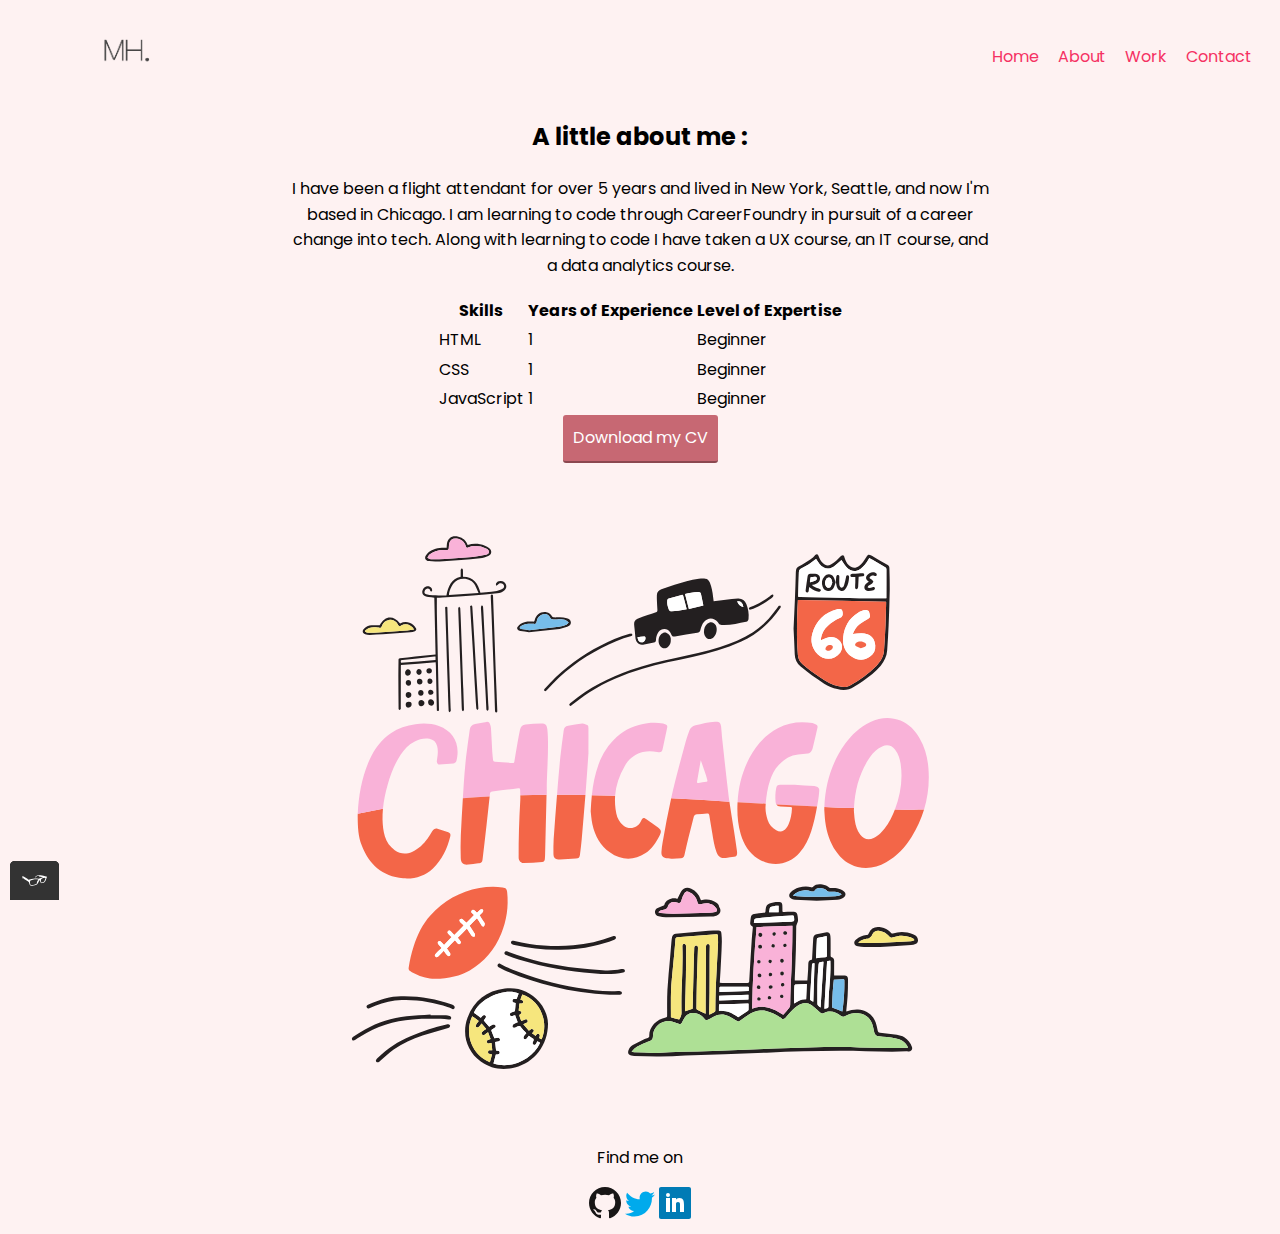
==== commit bd618075: "Updated text on about page" ====
--- a/about.html
+++ b/about.html
@@ -55,9 +55,10 @@
     <div class="about-me__container">
       <h2 class="about-me">A little about me :</h2>
       <p class="about-me__item">
-        I have been a flight attendant for over 5 years. I am learning to code
-        through CareerFoundry in pursuit of a career change into tech. Along
-        with learning to code I have taken a UX course, an IT course, and a data
+        I have been a flight attendant for over 5 years and lived in New York,
+        Seattle, and now I'm based in Chicago. I am learning to code through
+        CareerFoundry in pursuit of a career change into tech. Along with
+        learning to code I have taken a UX course, an IT course, and a data
         analytics course.
       </p>
     </div>
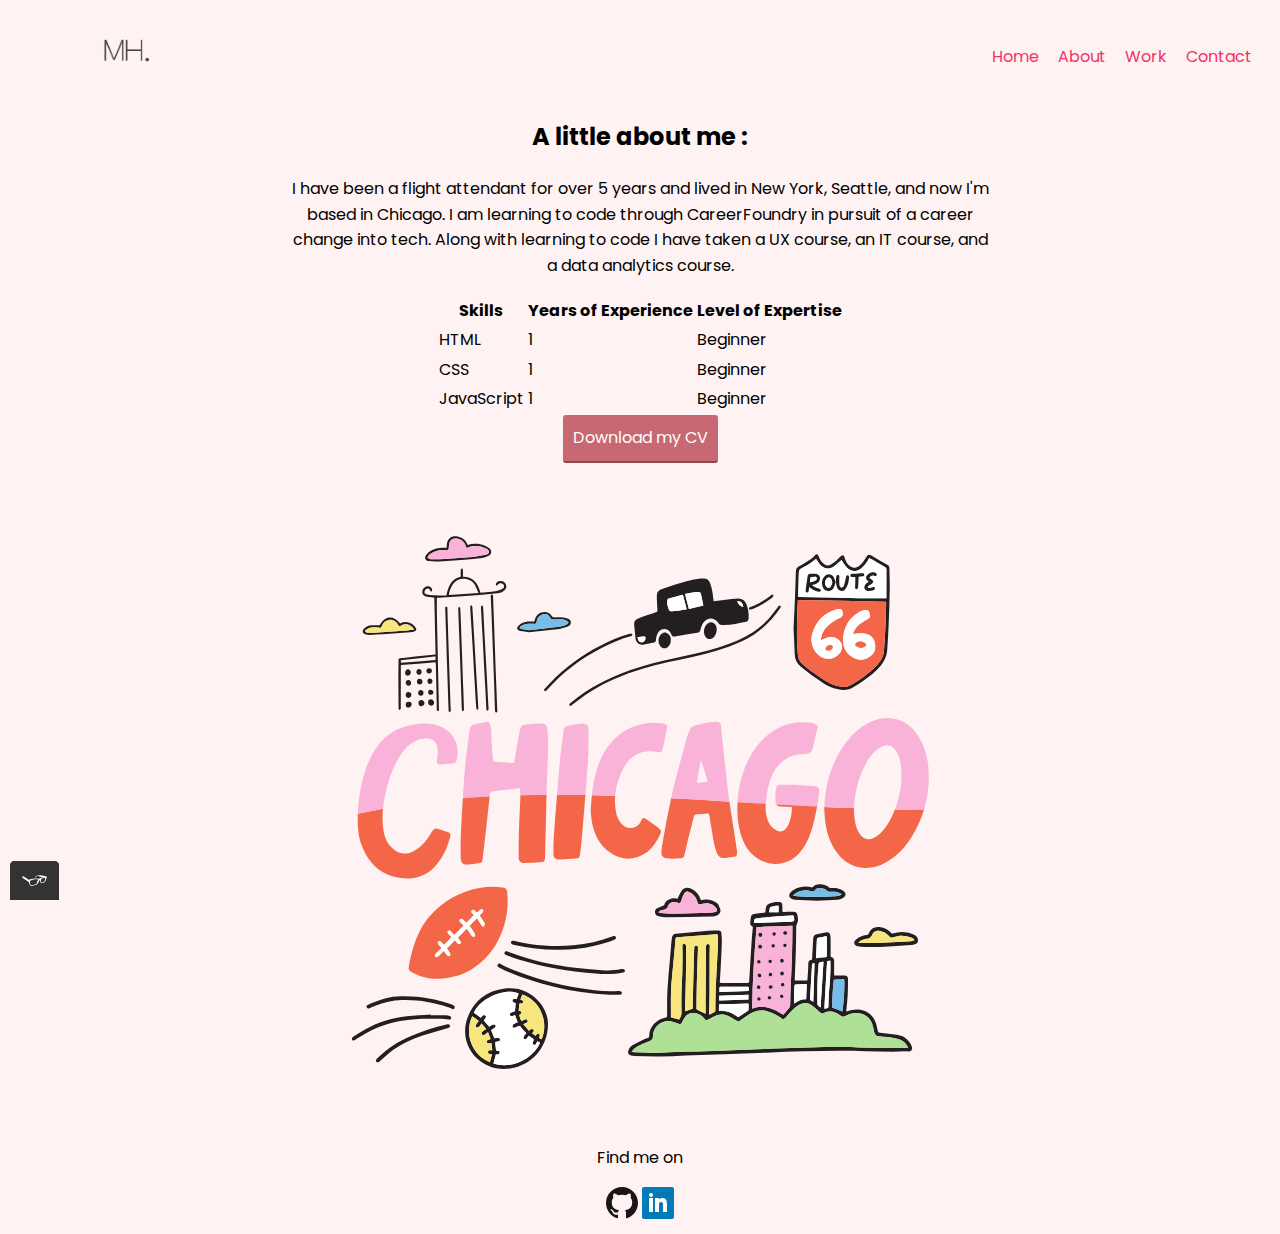
==== commit ca03c5b0: "update links and work" ====
--- a/about.html
+++ b/about.html
@@ -1286,9 +1286,15 @@
   <footer class="page-footer">
     <p>Find me on</p>
     <div class="social-media">
-      <img src="img/github.svg" alt="Github" />
-      <img src="img/twitter.svg" alt="Twitter" />
-      <img src="img/linkedin.svg" alt="LinkedIn" />
+      <a href="https://github.com/madison24" target="_blank">
+        <img src="img/github.svg" alt="Github" />
+      </a>
+      <a
+        href="https://www.linkedin.com/in/madison-housman-555b58285/"
+        target="_blank"
+      >
+        <img src="img/linkedin.svg" alt="LinkedIn" />
+      </a>
     </div>
   </footer>
   <script src="js/tota11y.min.js"></script>
--- a/css/style.production.css
+++ b/css/style.production.css
@@ -126,17 +126,34 @@
   -webkit-animation: 3s color-change infinite alternate linear;
   animation: 3s color-change infinite alternate linear;
 }
-
+.work-heading {
+  text-align: center;
+}
 .grid {
   display: -ms-grid;
   display: grid;
   -ms-grid-columns: 1fr 20px 1fr 20px 1fr;
   grid-template-columns: 1fr 1fr 1fr;
   grid-gap: 20px;
+  margin: 20px;
+  margin-right: 20px;
 }
 .grid__item {
-  border: 2px solid #56916e;
-}
+  background-color: #e0adb3;
+  text-align: center;
+}
+.grid__header {
+  background-color: #e0adb3;
+  text-align: center;
+}
+.grid__content {
+  background-color: #e0adb3;
+  text-align: center;
+}
+.github-links {
+  color: #ffffff;
+}
+
 .contact {
   max-width: 700px;
   margin: 0 auto;
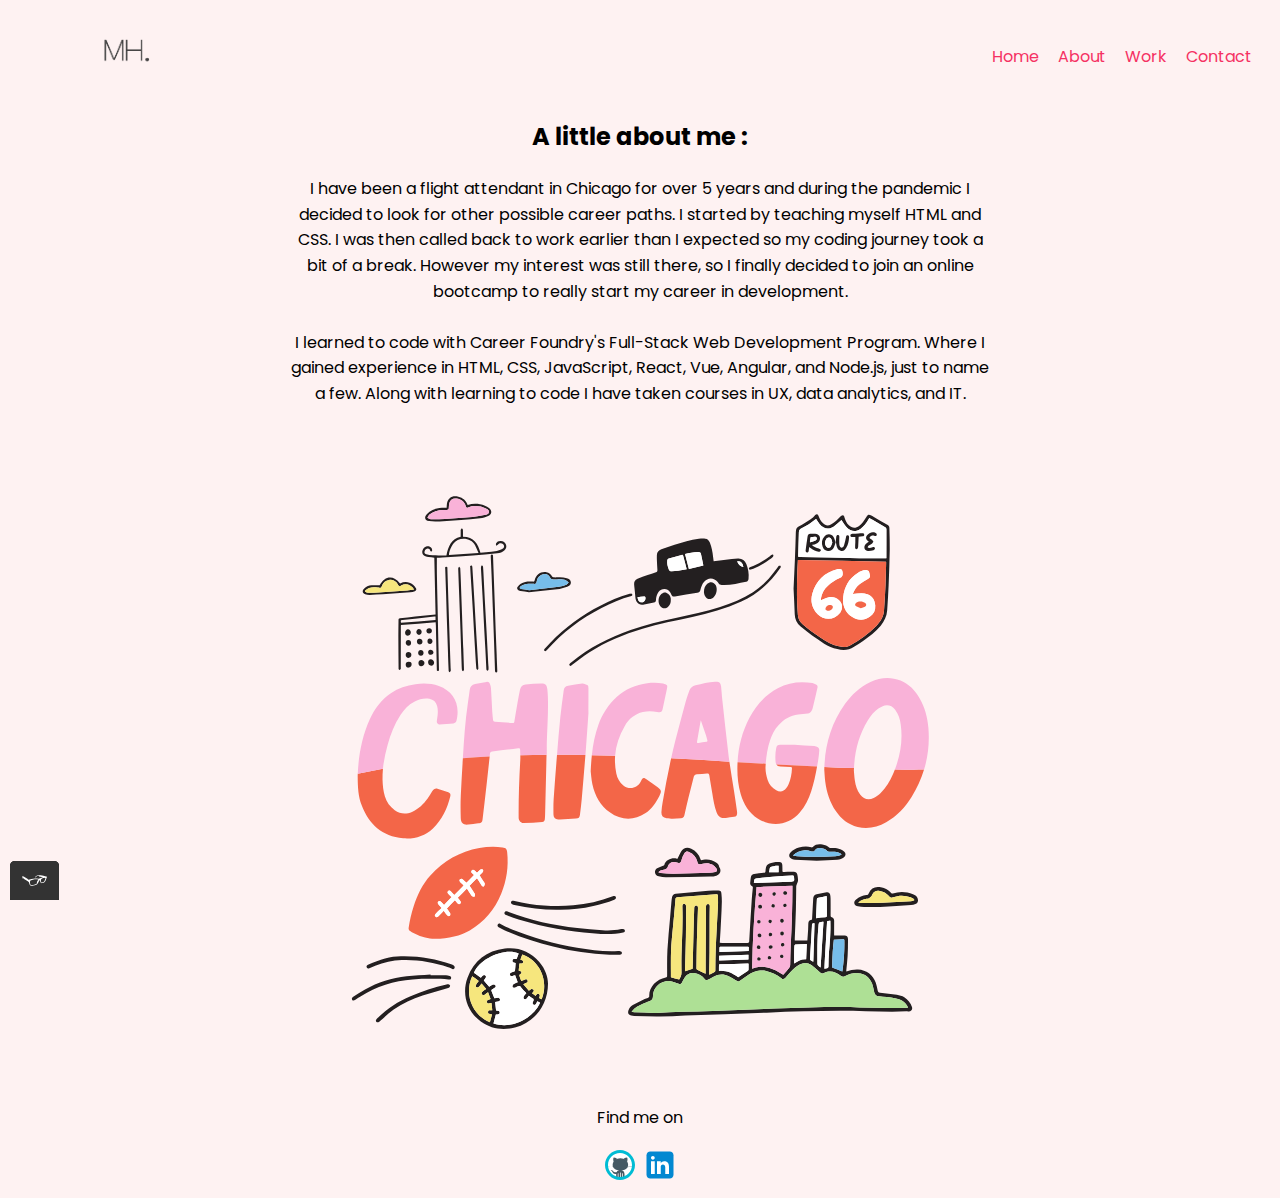
==== commit 4beba692: "updated portfolio" ====
--- a/about.html
+++ b/about.html
@@ -55,42 +55,21 @@
     <div class="about-me__container">
       <h2 class="about-me">A little about me :</h2>
       <p class="about-me__item">
-        I have been a flight attendant for over 5 years and lived in New York,
-        Seattle, and now I'm based in Chicago. I am learning to code through
-        CareerFoundry in pursuit of a career change into tech. Along with
-        learning to code I have taken a UX course, an IT course, and a data
-        analytics course.
+        I have been a flight attendant in Chicago for over 5 years and during
+        the pandemic I decided to look for other possible career paths. I
+        started by teaching myself HTML and CSS. I was then called back to work
+        earlier than I expected so my coding journey took a bit of a break.
+        However my interest was still there, so I finally decided to join an
+        online bootcamp to really start my career in development.
+        <br />
+        <br />
+        I learned to code with Career Foundry's Full-Stack Web Development
+        Program. Where I gained experience in HTML, CSS, JavaScript, React, Vue,
+        Angular, and Node.js, just to name a few. Along with learning to code I
+        have taken courses in UX, data analytics, and IT.
       </p>
     </div>
-    <table>
-      <thead>
-        <tr>
-          <th>Skills</th>
-          <th>Years of Experience</th>
-          <th>Level of Expertise</th>
-        </tr>
-      </thead>
-      <tbody>
-        <tr>
-          <td>HTML</td>
-          <td>1</td>
-          <td>Beginner</td>
-        </tr>
-        <tr>
-          <td>CSS</td>
-          <td>1</td>
-          <td>Beginner</td>
-        </tr>
-        <tr>
-          <td>JavaScript</td>
-          <td>1</td>
-          <td>Beginner</td>
-        </tr>
-      </tbody>
-    </table>
-    <div class="button-cv">
-      <a href="#" class="button" download>Download my CV</a>
-    </div>
+
     <div class="chicago">
       <?xml version="1.0" encoding="UTF-8" standalone="no"?>
       <svg
